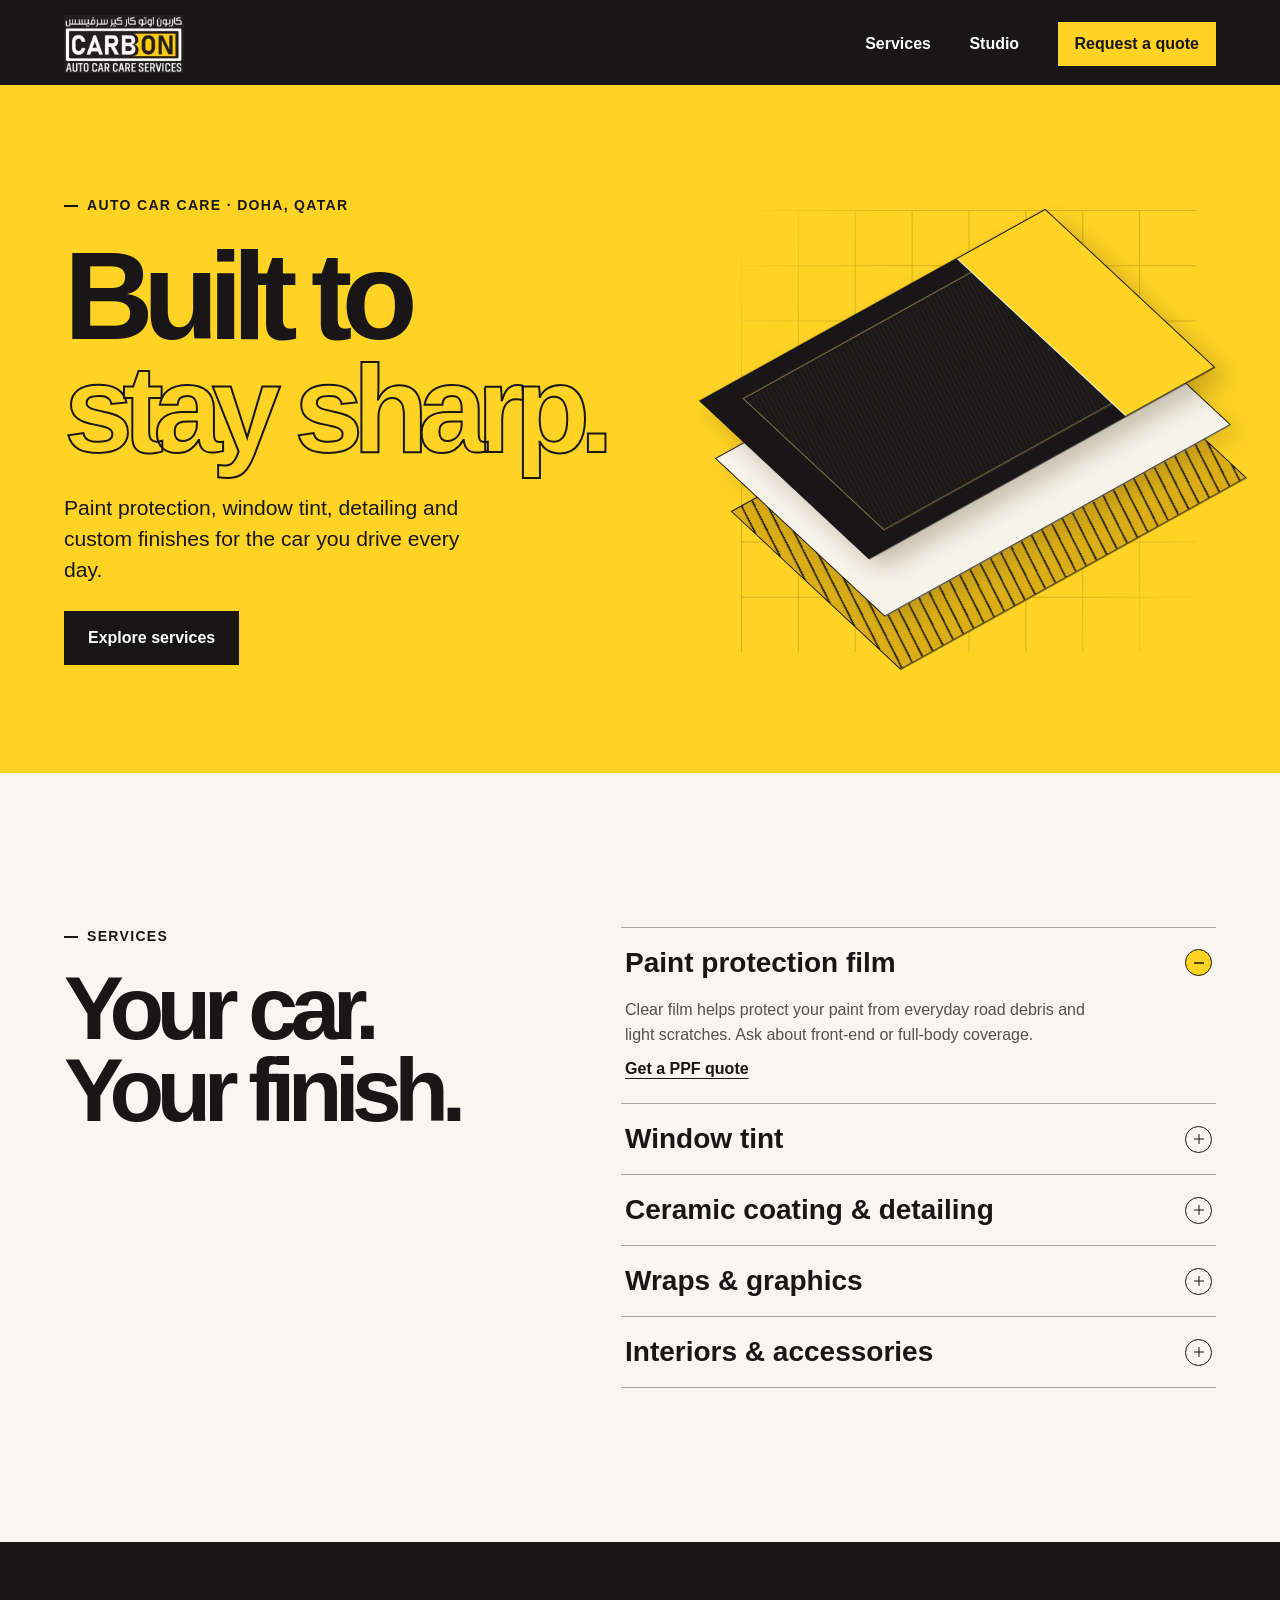
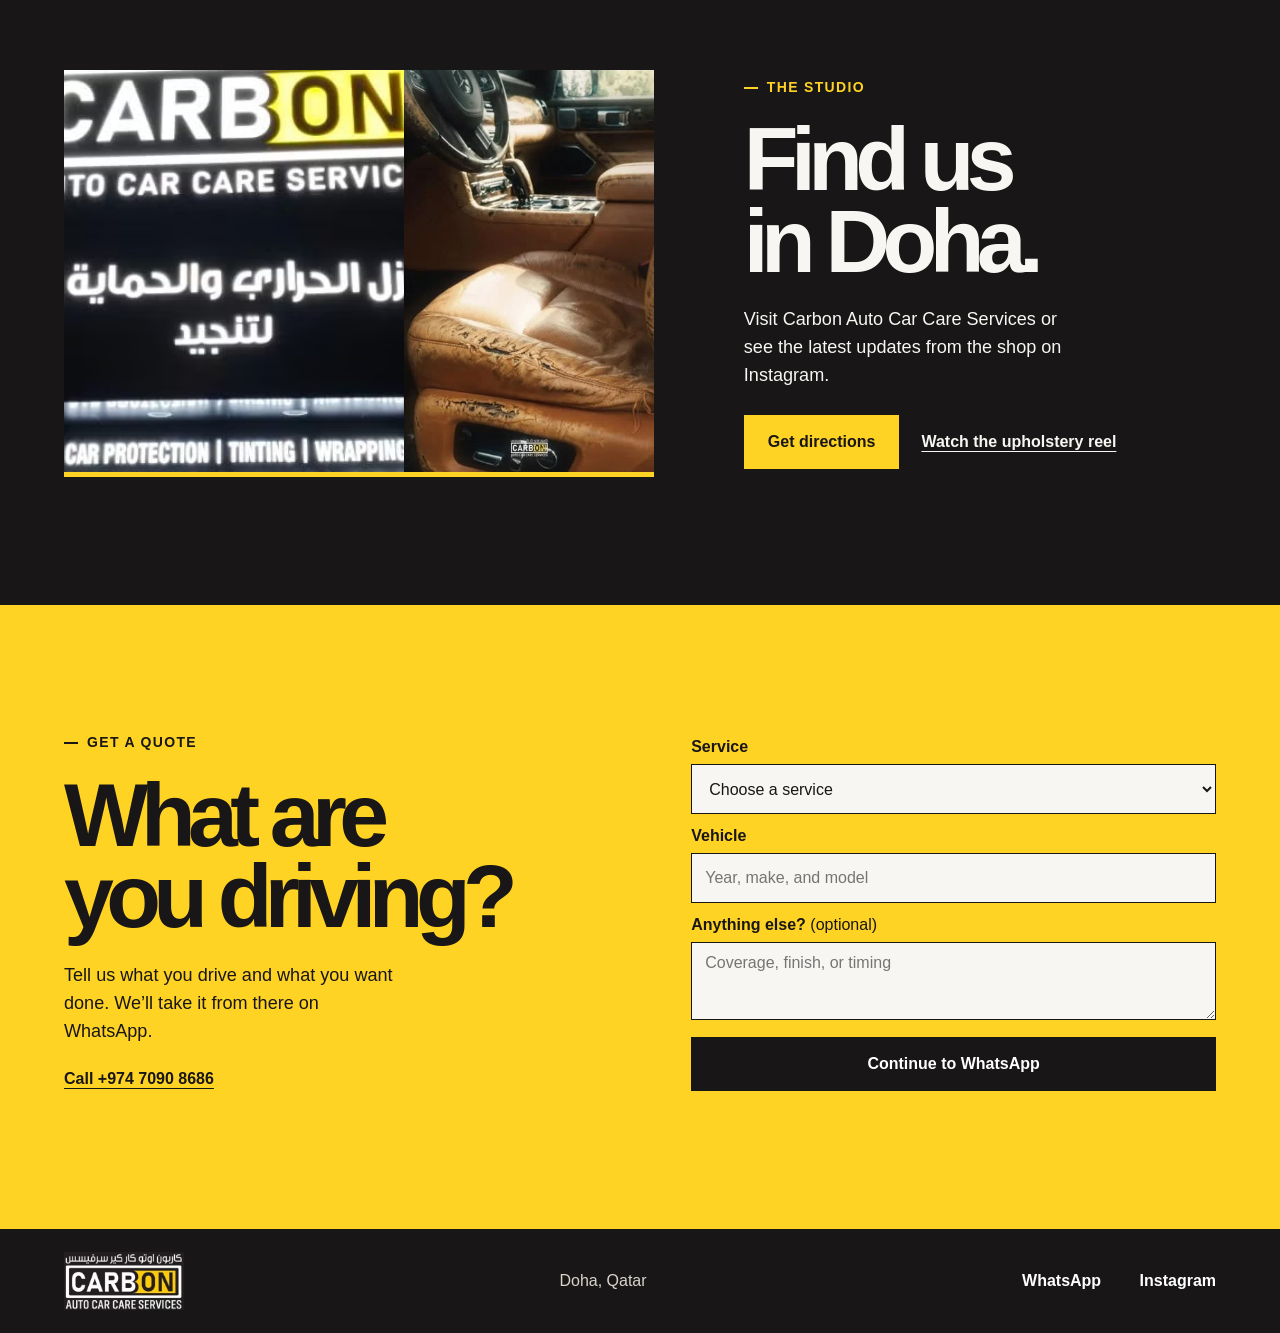
==== index.html @ 511d0b3b "Build Carbon Qatar brand website" ====
<!doctype html>
<html lang="en">
<head>
  <meta charset="utf-8">
  <meta name="viewport" content="width=device-width, initial-scale=1">
  <meta name="description" content="Carbon Auto Car Care Services in Doha, Qatar. Paint protection film, window tinting, ceramic coating, wraps, detailing and interiors.">
  <meta name="theme-color" content="#181616">
  <meta property="og:title" content="Carbon Auto Car Care Services | Doha, Qatar">
  <meta property="og:description" content="Paint protection, window tint, detailing and custom finishes in Doha.">
  <link rel="icon" href="./assets/logo.avif" type="image/avif">
  <link rel="stylesheet" href="./site.css">
  <script src="./site.js" defer></script>
  <title>Carbon Auto Car Care Services | Doha, Qatar</title>
</head>
<body id="top">
  <a class="skip" href="#main">Skip to content</a>
  <header class="header">
    <div class="shell header-inner">
      <a class="brand" href="#top" aria-label="Carbon Auto Car Care, home">
        <img src="./assets/wordmark.webp" width="338" height="163" alt="Carbon Auto Car Care Services">
      </a>
      <button class="menu-toggle" type="button" aria-controls="site-nav" aria-expanded="false" hidden>Menu</button>
      <nav class="nav" id="site-nav" aria-label="Main navigation">
        <a href="#services">Services</a>
        <a href="#studio">Studio</a>
        <a href="#quote" class="button button-small">Request a quote</a>
      </nav>
    </div>
    <div class="progress" aria-hidden="true"></div>
  </header>
  <main id="main">
    <section class="hero" aria-labelledby="hero-title">
      <div class="shell hero-grid">
        <div class="hero-copy">
          <p class="eyebrow"><span></span> Auto car care · Doha, Qatar</p>
          <h1 id="hero-title"><span>Built to</span><span class="outlined">stay sharp.</span></h1>
          <p class="hero-description">Paint protection, window tint, detailing and custom finishes for the car you drive every day.</p>
          <a class="button" href="#services">Explore services</a>
        </div>
        <div class="hero-art" aria-hidden="true">
          <div class="art-grid"></div>
          <div class="art-sheet art-sheet-back"></div>
          <div class="art-sheet art-sheet-middle"></div>
          <div class="art-sheet art-sheet-front"></div>
        </div>
      </div>
    </section>
    <section class="services shell" id="services" aria-labelledby="services-title">
      <div class="section-heading">
        <p class="eyebrow"><span></span> Services</p>
        <h2 id="services-title">Your car.<br>Your finish.</h2>
      </div>
      <div class="service-list">
        <details name="carbon-services" open>
          <summary><span>Paint protection film</span><span class="disclosure" aria-hidden="true"></span></summary>
          <div class="service-content">
            <p>Clear film helps protect your paint from everyday road debris and light scratches. Ask about front-end or full-body coverage.</p>
            <a href="#quote" data-service="Paint protection film">Get a PPF quote</a>
          </div>
        </details>
        <details name="carbon-services">
          <summary><span>Window tint</span><span class="disclosure" aria-hidden="true"></span></summary>
          <div class="service-content">
            <p>Reduce glare and keep the cabin more comfortable. Talk to Carbon about film and shade options for your vehicle.</p>
            <a href="#quote" data-service="Window tint">Get a tint quote</a>
          </div>
        </details>
        <details name="carbon-services">
          <summary><span>Ceramic coating &amp; detailing</span><span class="disclosure" aria-hidden="true"></span></summary>
          <div class="service-content">
            <p>Clean up the cabin, bring back gloss to the paint, or add a ceramic coating to make routine washing easier.</p>
            <a href="#quote" data-service="Ceramic coating &amp; detailing">Get a detailing quote</a>
          </div>
        </details>
        <details name="carbon-services">
          <summary><span>Wraps &amp; graphics</span><span class="disclosure" aria-hidden="true"></span></summary>
          <div class="service-content">
            <p>Change the color, add graphics or focus on a single panel such as the roof. Bring your references to discuss the finish.</p>
            <a href="#quote" data-service="Wraps &amp; graphics">Get a wrap quote</a>
          </div>
        </details>
        <details name="carbon-services">
          <summary><span>Interiors &amp; accessories</span><span class="disclosure" aria-hidden="true"></span></summary>
          <div class="service-content">
            <p>Explore leather and seat options or ask the team about accessories that suit your car.</p>
            <a href="#quote" data-service="Interiors &amp; accessories">Get an interior quote</a>
          </div>
        </details>
      </div>
    </section>
    <section class="studio" id="studio" aria-labelledby="studio-title">
      <div class="shell studio-grid">
        <div class="studio-image">
          <img src="./assets/studio.avif" loading="lazy" width="640" height="360" alt="Carbon Auto Car Care Services’ illuminated shop sign in Doha">
          <img src="./assets/upholstery.webp" loading="lazy" width="360" height="640" alt="Tan leather car interior featured in Carbon’s upholstery reel">
        </div>
        <div class="studio-copy">
          <p class="eyebrow"><span></span> The studio</p>
          <h2 id="studio-title">Find us<br>in Doha.</h2>
          <p>Visit Carbon Auto Car Care Services or see the latest updates from the shop on Instagram.</p>
          <div class="studio-links">
            <a class="button" href="https://www.google.com/maps/search/?api=1&amp;query=Carbon+Auto+Car+Care+Services+Doha+Qatar">Get directions</a>
            <a class="text-link" href="https://www.instagram.com/carbonqatar/reel/DgINHb4z3T5/">Watch the upholstery reel</a>
          </div>
        </div>
      </div>
    </section>
    <section class="quote" id="quote" aria-labelledby="quote-title">
      <div class="shell quote-grid">
        <div class="section-heading">
          <p class="eyebrow"><span></span> Get a quote</p>
          <h2 id="quote-title">What are<br>you driving?</h2>
          <p>Tell us what you drive and what you want done. We’ll take it from there on WhatsApp.</p>
          <a class="text-link" href="tel:+97470908686">Call +974 7090 8686</a>
        </div>
        <form class="quote-form" action="https://wa.me/97451018686" method="get" hidden>
          <label for="service">Service</label>
          <select id="service" name="service" required>
            <option value="">Choose a service</option>
            <option>Paint protection film</option>
            <option>Window tint</option>
            <option>Ceramic coating &amp; detailing</option>
            <option>Wraps &amp; graphics</option>
            <option>Interiors &amp; accessories</option>
            <option>I’d like help choosing</option>
          </select>
          <label for="vehicle">Vehicle</label>
          <input id="vehicle" name="vehicle" type="text" placeholder="Year, make, and model" maxlength="100" required>
          <label for="notes">Anything else? <span>(optional)</span></label>
          <textarea id="notes" name="notes" rows="2" maxlength="500" placeholder="Coverage, finish, or timing"></textarea>
          <button class="button" type="submit">Continue to WhatsApp</button>
        </form>
        <noscript><a class="button" href="https://wa.me/97451018686">Chat on WhatsApp</a></noscript>
      </div>
    </section>
  </main>
  <footer class="footer">
    <div class="shell footer-inner">
      <a class="brand" href="#top" aria-label="Carbon Auto Car Care, back to top">
        <img src="./assets/wordmark.webp" width="338" height="163" alt="Carbon Auto Car Care Services">
      </a>
      <p>Doha, Qatar</p>
      <div class="footer-links">
        <a href="https://wa.me/97451018686">WhatsApp</a>
        <a href="https://www.instagram.com/carbonqatar/">Instagram</a>
      </div>
    </div>
  </footer>
</body>
</html>
---- site.css ----
:root {
  color-scheme: light;
  --ink: #181616;
  --paper: #f7f6f2;
  --signal: #ffd324;
  --muted: #55514b;
  --gutter: clamp(20px, 5vw, 80px);
  --ease: cubic-bezier(.2, .75, .25, 1);
  font-family: Arial, Helvetica, sans-serif;
  color: var(--ink);
  background: var(--paper);
}

*, *::before, *::after { box-sizing: border-box; }
body, h1, h2, p { margin: 0; }
body { min-width: 0; }
img { display: block; max-width: 100%; }
a { color: inherit; }
button, input, select, textarea { font: inherit; }
[hidden] { display: none !important; }
:focus-visible { outline: 3px solid #886400; outline-offset: 4px; }
.header :focus-visible, .studio :focus-visible, .footer :focus-visible { outline-color: var(--signal); }
.shell { width: min(100% - var(--gutter) * 2, 1440px); margin-inline: auto; }
section[id] { scroll-margin-top: 100px; }
.skip { position: fixed; top: 12px; left: 12px; z-index: 10; padding: 14px; background: white; transform: translateY(-150%); }
.skip:focus { transform: none; }

.header { position: sticky; z-index: 5; top: 0; background: var(--ink); color: white; }
.header-inner { position: relative; display: flex; min-height: 88px; align-items: center; justify-content: space-between; gap: 24px; }
.brand { display: inline-flex; flex: 0 0 auto; align-items: center; min-height: 44px; }
.brand img { width: 120px; height: auto; }
.nav, .footer-links { display: flex; align-items: center; gap: clamp(18px, 3vw, 46px); }
.nav a, .footer-links a { display: inline-flex; min-height: 44px; align-items: center; font-weight: 700; text-decoration: none; }
.nav a:not(.button):hover, .footer-links a:hover { color: var(--signal); }
.menu-toggle { border: 1px solid #595550; background: transparent; color: white; min-height: 44px; padding: 8px 17px; cursor: pointer; }
.progress { position: absolute; inset: auto 0 0; height: 3px; pointer-events: none; }

.button {
  display: inline-flex;
  width: fit-content;
  min-height: 54px;
  align-items: center;
  justify-content: center;
  padding: 12px 23px;
  border: 1px solid var(--ink);
  background: var(--ink);
  color: white;
  font-weight: 750;
  line-height: 1.15;
  text-align: center;
  text-decoration: none;
  cursor: pointer;
  transition: background-color .18s, color .18s, border-color .18s;
}
.button:hover { background: white; color: var(--ink); }
.button-small { min-height: 44px; padding-inline: 16px; }
.header .button, .studio .button { background: var(--signal); color: var(--ink); border-color: var(--signal); }
.header .button:hover, .studio .button:hover { background: white; border-color: white; }
.text-link { display: inline-flex; align-items: center; min-height: 44px; font-weight: 750; text-underline-offset: 4px; }

.hero { background: var(--signal); overflow: clip; }
.hero-grid { display: grid; grid-template-columns: 1.25fr 1fr; align-items: center; gap: 3vw; min-height: min(76svh, 850px); padding-block: clamp(58px, 8vw, 125px); }
.hero-copy { position: relative; z-index: 1; }
.eyebrow { display: flex; align-items: center; gap: 9px; font-size: .875rem; font-weight: 800; line-height: 1.4; letter-spacing: .095em; text-transform: uppercase; }
.eyebrow span { display: inline-block; width: 14px; height: 2px; background: currentColor; }
h1, h2 { font-weight: 850; letter-spacing: -.085em; line-height: .91; }
h1 { margin-block: 24px 28px; font-size: clamp(4.7rem, 9.7vw, 10rem); }
h1 span { display: block; }
.outlined { color: transparent; -webkit-text-stroke: 2px var(--ink); }
.hero-description { max-width: 34ch; margin-bottom: 26px; font-size: clamp(1.04rem, 1.65vw, 1.4rem); line-height: 1.45; }
.hero-art { position: relative; isolation: isolate; aspect-ratio: 1.03; align-self: center; }
.art-grid { position: absolute; inset: 4%; opacity: .29; background-image: linear-gradient(#70580b 1px, transparent 1px), linear-gradient(90deg, #70580b 1px, transparent 1px); background-size: 12.5% 12.5%; mask-image: linear-gradient(120deg, transparent, black 27% 75%, transparent); }
.art-sheet { position: absolute; inset: 27% 10%; border: 1px solid var(--ink); transform: rotate(-29deg) skewX(18deg); }
.art-sheet-back { translate: 5% 29%; background: repeating-linear-gradient(110deg, transparent 0 9px, #1c1811 10px 11px), #dbae17; }
.art-sheet-middle { translate: 1% 5%; background: #f6f3e9; box-shadow: 0 12px 20px #35270424; }
.art-sheet-front { translate: -3% -21%; overflow: hidden; background: var(--ink); box-shadow: 0 15px 22px #37290040; }
.art-sheet-front::before, .art-sheet-front::after { content: ""; position: absolute; }
.art-sheet-front::before { inset: 8%; border: 1px solid #f5db747a; background: repeating-linear-gradient(110deg, transparent 0 2px, #fef1be0a 2px 4px); }
.art-sheet-front::after { inset: -1px -1px -1px auto; width: 26%; background: var(--signal); border-left: 1px solid #f6f3e9; }

.services { display: grid; grid-template-columns: .88fr 1.12fr; gap: clamp(32px, 7vw, 112px); padding-block: clamp(80px, 12vw, 170px); }
h2 { font-size: clamp(3.2rem, 7vw, 7rem); }
.section-heading h2, .studio h2 { margin-top: 22px; }
.service-list { border-top: 1px solid #a9a59b; }
.service-list details { border-bottom: 1px solid #a9a59b; }
summary { display: flex; align-items: center; justify-content: space-between; gap: 16px; padding: 19px 4px; font-size: clamp(1.1rem, 2.2vw, 1.75rem); font-weight: 760; cursor: pointer; list-style: none; }
summary::-webkit-details-marker { display: none; }
summary:hover { color: #755400; }
.disclosure { position: relative; width: 27px; height: 27px; flex: 0 0 27px; border: 1px solid currentColor; border-radius: 50%; }
.disclosure::before, .disclosure::after { content: ""; position: absolute; top: 50%; left: 50%; width: 10px; height: 1px; background: currentColor; translate: -50% -50%; }
.disclosure::after { rotate: 90deg; transition: rotate .18s var(--ease); }
details[open] .disclosure { background: var(--signal); }
details[open] .disclosure::after { rotate: 0deg; }
.service-content { padding: 0 34px 12px 4px; }
.service-content p { max-width: 55ch; color: var(--muted); line-height: 1.55; }
.service-content a { display: inline-flex; align-items: center; min-height: 44px; font-weight: 750; text-underline-offset: 4px; }
details[open] .service-content { animation: settle .16s ease-out both; }

.studio { padding-block: clamp(72px, 10vw, 140px); background: var(--ink); color: var(--paper); }
.studio-grid { display: grid; grid-template-columns: 1.25fr 1fr; align-items: center; gap: clamp(30px, 7vw, 112px); }
.studio-image { display: grid; grid-template-columns: 1.36fr 1fr; overflow: hidden; min-height: 0; aspect-ratio: 1.45; border-bottom: 5px solid var(--signal); background: #292625; }
.studio-image img { width: 100%; height: 100%; min-height: 0; object-fit: cover; }
.studio-image img:first-child { object-position: 52% center; }
.studio .eyebrow { color: var(--signal); }
.studio-copy > p:not(.eyebrow), .quote .section-heading > p:not(.eyebrow) { max-width: 34ch; margin-top: 23px; font-size: 1.13rem; line-height: 1.55; }
.studio-links { display: flex; flex-wrap: wrap; gap: 12px 22px; align-items: center; margin-top: 26px; }

.quote { padding-block: clamp(76px, 10vw, 145px); background: var(--signal); }
.quote-grid { display: grid; grid-template-columns: 1fr 1fr; gap: clamp(38px, 8vw, 130px); }
.quote .text-link { margin-top: 12px; }
.quote-form { display: grid; align-content: start; gap: 8px; }
.quote-form label { margin-top: 5px; font-weight: 750; }
.quote-form label span { font-weight: 400; }
.quote-form input, .quote-form select, .quote-form textarea { width: 100%; border: 1px solid var(--ink); border-radius: 0; background: var(--paper); color: var(--ink); min-height: 50px; padding: 11px 13px; }
.quote-form textarea { min-height: 78px; resize: vertical; }
.quote-form button { margin-top: 9px; width: 100%; }
.footer { padding-block: 23px; background: var(--ink); color: white; }
.footer-inner { display: flex; align-items: center; justify-content: space-between; gap: 16px; }
.footer p { color: #d8d4cb; }

@keyframes arrive { from { transform: translateY(25px); opacity: 0; } }
@keyframes assemble { from { opacity: 0; transform: translateY(32px) rotate(-18deg) skewX(18deg); } }
@keyframes trace { from { transform: scaleX(0); } to { transform: scaleX(1); } }
@keyframes settle { from { opacity: .55; } }
@keyframes shop-reveal { from { clip-path: inset(0 0 20%); } to { clip-path: inset(0); } }

@media (prefers-reduced-motion: no-preference) {
  html { scroll-behavior: smooth; }
  .hero-copy > * { animation: arrive .76s var(--ease) both; }
  .hero-copy h1 { animation-delay: .065s; }
  .hero-description { animation-delay: .14s; }
  .hero-copy .button { animation-delay: .2s; }
  .art-sheet { animation: assemble 1.08s var(--ease) both; }
  .art-sheet-middle { animation-delay: .085s; }
  .art-sheet-front { animation-delay: .16s; }
  .nav:not([hidden]) { animation: settle .17s ease-out both; }
  @supports (animation-timeline: scroll()) {
    .progress { background: var(--signal); transform-origin: left; animation: trace linear both; animation-timeline: scroll(root); }
    .studio-image { animation: shop-reveal linear both; animation-timeline: view(); animation-range: entry 12% entry 100%; }
  }
}

@media (max-width: 900px) {
  .hero-grid { gap: 0; min-height: 610px; }
  h1 { font-size: clamp(4.25rem, 10vw, 7.1rem); }
}

@media (max-width: 680px) {
  .header-inner { min-height: 72px; }
  .brand img { width: 105px; }
  .nav { gap: 8px; }
  .nav a { font-size: .88rem; }
  .menu-toggle:not([hidden]) + .nav {
    position: absolute;
    display: grid;
    top: 100%;
    inset-inline: calc(-1 * var(--gutter));
    gap: 0;
    padding: 12px var(--gutter) 20px;
    border-top: 1px solid #4d4944;
    background: var(--ink);
  }
  .menu-toggle:not([hidden]) + .nav a { min-height: 48px; font-size: 1rem; }
  .nav .button { width: 100%; margin-top: 7px; }
  section[id] { scroll-margin-top: 80px; }
  .hero-grid, .services, .studio-grid, .quote-grid { grid-template-columns: 1fr; }
  .hero-grid { padding-block: 55px 20px; min-height: auto; }
  h1 { font-size: clamp(3.5rem, 13.2vw, 5.7rem); margin-block: 17px 23px; }
  .outlined { -webkit-text-stroke-width: 1.5px; }
  .hero-art { width: min(100%, 365px); aspect-ratio: 1.62; margin-inline: auto; margin-top: 15px; }
  .art-sheet { inset: 26% 13%; }
  .studio-copy { grid-row: 1; }
  .hero-copy .button { width: 100%; }
  .footer-inner { flex-wrap: wrap; }
  .footer-links { flex-basis: 100%; gap: 22px; }
}

@media (max-width: 380px) {
  .menu-toggle[hidden] + .nav { flex-wrap: wrap; justify-content: end; }
  .menu-toggle[hidden] + .nav .button { width: auto; }
}
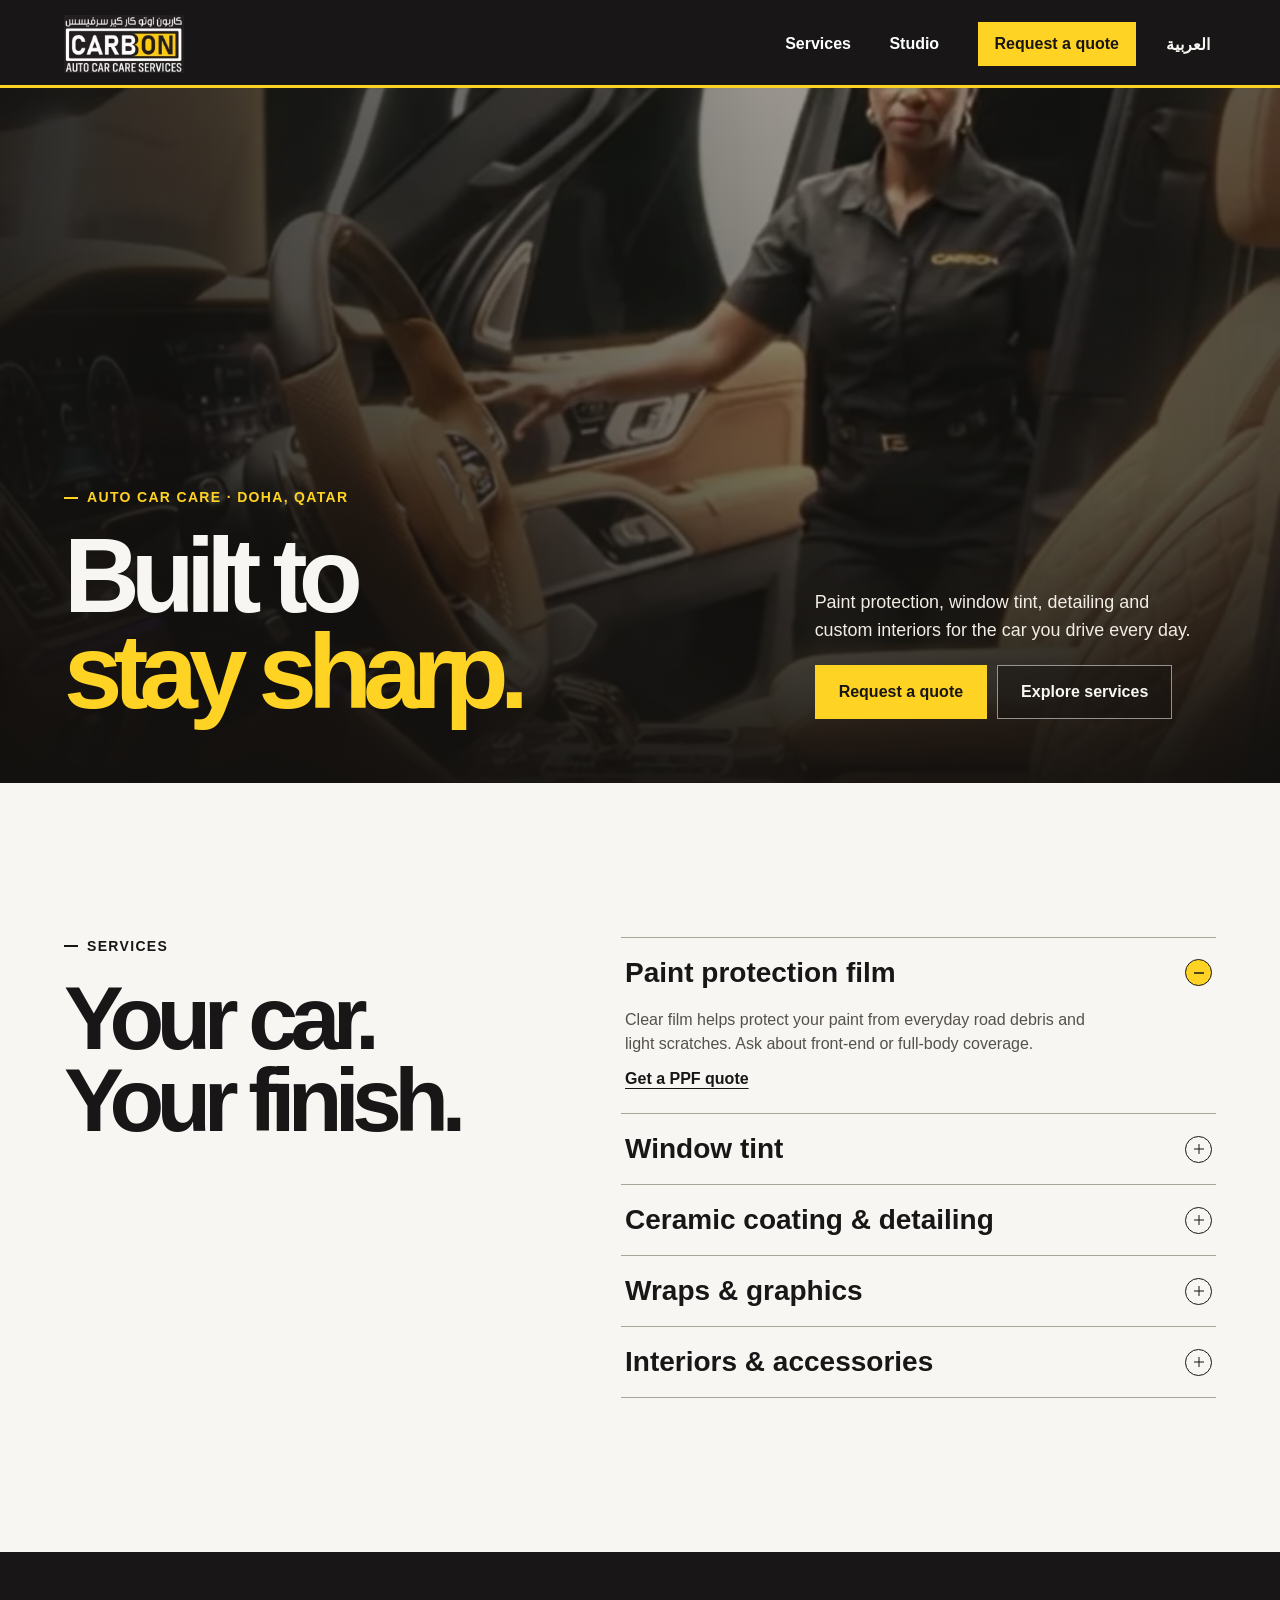
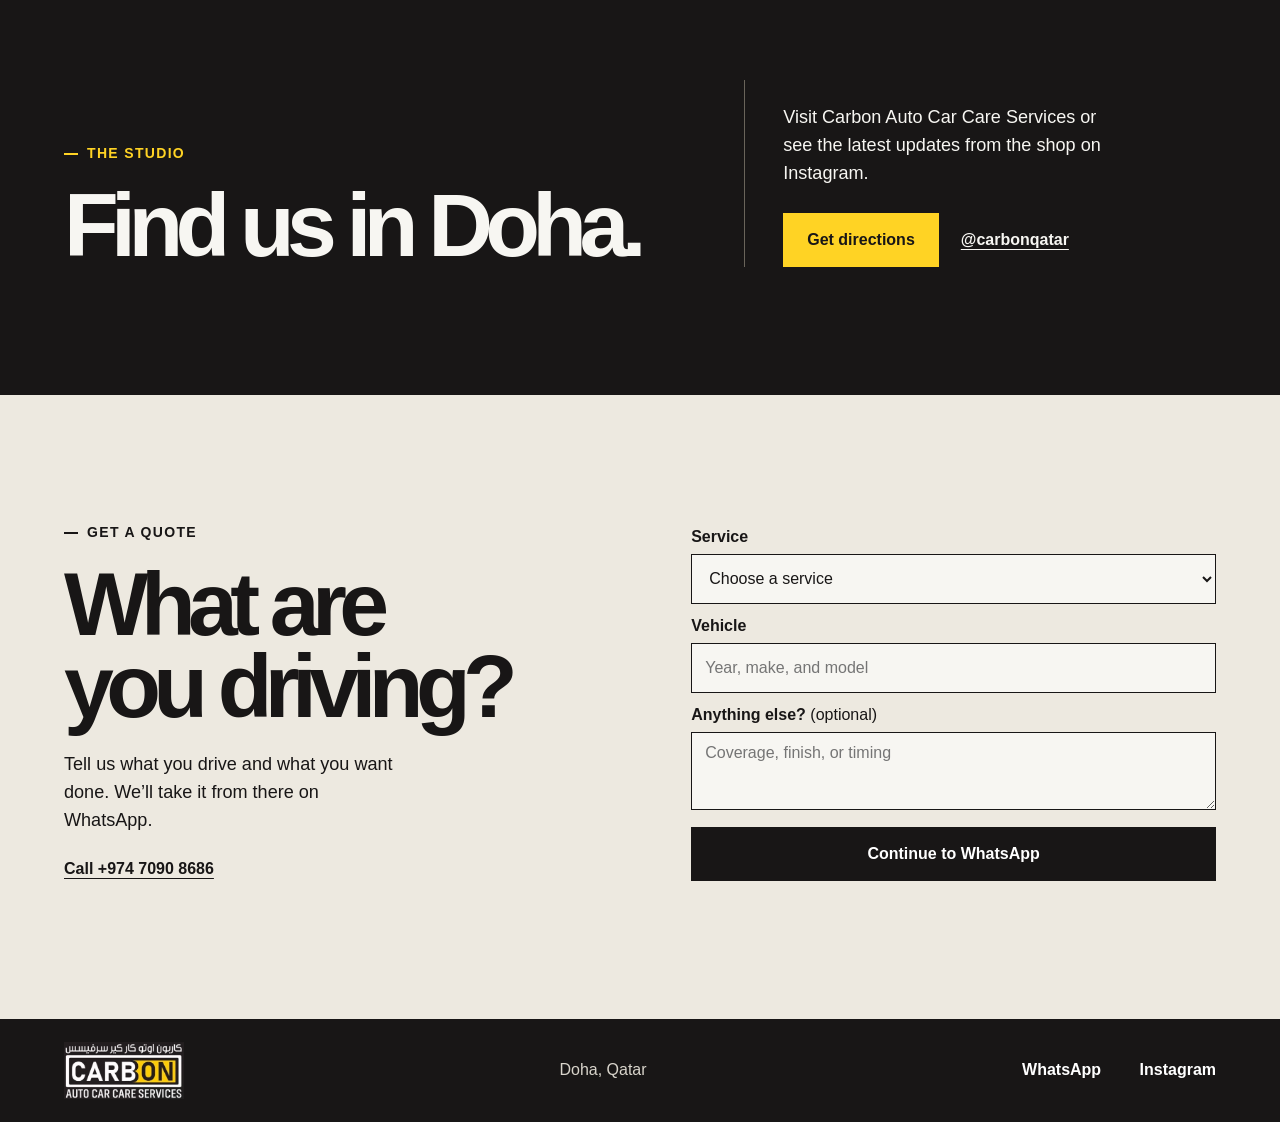
==== commit 4a991215: "Add Arabic site and Carbon upholstery video hero" ====
--- a/index.html
+++ b/index.html
@@ -7,6 +7,8 @@
   <meta name="theme-color" content="#181616">
   <meta property="og:title" content="Carbon Auto Car Care Services | Doha, Qatar">
   <meta property="og:description" content="Paint protection, window tint, detailing and custom finishes in Doha.">
+  <link rel="alternate" hreflang="ar" href="https://carbon-qatar.vercel.app/ar/">
+  <link rel="alternate" hreflang="en" href="https://carbon-qatar.vercel.app/">
   <link rel="icon" href="./assets/logo.avif" type="image/avif">
   <link rel="stylesheet" href="./site.css">
   <script src="./site.js" defer></script>
@@ -19,7 +21,10 @@
       <a class="brand" href="#top" aria-label="Carbon Auto Car Care, home">
         <img src="./assets/wordmark.webp" width="338" height="163" alt="Carbon Auto Car Care Services">
       </a>
-      <button class="menu-toggle" type="button" aria-controls="site-nav" aria-expanded="false" hidden>Menu</button>
+      <div class="header-actions">
+        <a class="language" href="/ar/" lang="ar" hreflang="ar">العربية</a>
+        <button class="menu-toggle" type="button" aria-controls="site-nav" aria-expanded="false" hidden>Menu</button>
+      </div>
       <nav class="nav" id="site-nav" aria-label="Main navigation">
         <a href="#services">Services</a>
         <a href="#studio">Studio</a>
@@ -30,19 +35,22 @@
   </header>
   <main id="main">
     <section class="hero" aria-labelledby="hero-title">
+      <div class="hero-media" aria-hidden="true">
+        <video class="hero-video" data-src="/assets/carbon-interior.mp4" muted loop playsinline preload="none"></video>
+      </div>
       <div class="shell hero-grid">
         <div class="hero-copy">
           <p class="eyebrow"><span></span> Auto car care · Doha, Qatar</p>
-          <h1 id="hero-title"><span>Built to</span><span class="outlined">stay sharp.</span></h1>
-          <p class="hero-description">Paint protection, window tint, detailing and custom finishes for the car you drive every day.</p>
-          <a class="button" href="#services">Explore services</a>
+          <h1 id="hero-title">Built to <em>stay sharp.</em></h1>
         </div>
-        <div class="hero-art" aria-hidden="true">
-          <div class="art-grid"></div>
-          <div class="art-sheet art-sheet-back"></div>
-          <div class="art-sheet art-sheet-middle"></div>
-          <div class="art-sheet art-sheet-front"></div>
+        <div class="hero-intro">
+          <p class="hero-description">Paint protection, window tint, detailing and custom interiors for the car you drive every day.</p>
+          <div class="hero-actions">
+            <a class="button" href="#quote">Request a quote</a>
+            <a class="button button-outline" href="#services">Explore services</a>
+          </div>
         </div>
+        <button class="video-toggle" type="button" data-play="Play background video" data-pause="Pause background video" hidden>Play background video</button>
       </div>
     </section>
     <section class="services shell" id="services" aria-labelledby="services-title">
@@ -90,17 +98,15 @@
     </section>
     <section class="studio" id="studio" aria-labelledby="studio-title">
       <div class="shell studio-grid">
-        <div class="studio-image">
-          <img src="./assets/studio.avif" loading="lazy" width="640" height="360" alt="Carbon Auto Car Care Services’ illuminated shop sign in Doha">
-          <img src="./assets/upholstery.webp" loading="lazy" width="360" height="640" alt="Tan leather car interior featured in Carbon’s upholstery reel">
+        <div class="section-heading">
+          <p class="eyebrow"><span></span> The studio</p>
+          <h2 id="studio-title">Find us in Doha.</h2>
         </div>
         <div class="studio-copy">
-          <p class="eyebrow"><span></span> The studio</p>
-          <h2 id="studio-title">Find us<br>in Doha.</h2>
           <p>Visit Carbon Auto Car Care Services or see the latest updates from the shop on Instagram.</p>
           <div class="studio-links">
             <a class="button" href="https://www.google.com/maps/search/?api=1&amp;query=Carbon+Auto+Car+Care+Services+Doha+Qatar">Get directions</a>
-            <a class="text-link" href="https://www.instagram.com/carbonqatar/reel/DgINHb4z3T5/">Watch the upholstery reel</a>
+            <a class="text-link" href="https://www.instagram.com/carbonqatar/">@carbonqatar</a>
           </div>
         </div>
       </div>
--- a/site.css
+++ b/site.css
@@ -1,3 +1,17 @@
+@font-face {
+  font-family: "IBM Plex Sans Arabic";
+  src: url("/assets/plex-arabic-400.woff2") format("woff2");
+  font-weight: 400;
+  font-display: swap;
+}
+
+@font-face {
+  font-family: "IBM Plex Sans Arabic";
+  src: url("/assets/plex-arabic-700.woff2") format("woff2");
+  font-weight: 700;
+  font-display: swap;
+}
+
 :root {
   color-scheme: light;
   --ink: #181616;
@@ -22,7 +36,7 @@
 .header :focus-visible, .studio :focus-visible, .footer :focus-visible { outline-color: var(--signal); }
 .shell { width: min(100% - var(--gutter) * 2, 1440px); margin-inline: auto; }
 section[id] { scroll-margin-top: 100px; }
-.skip { position: fixed; top: 12px; left: 12px; z-index: 10; padding: 14px; background: white; transform: translateY(-150%); }
+.skip { position: fixed; top: 12px; inset-inline-start: 12px; z-index: 10; padding: 14px; background: white; transform: translateY(-150%); }
 .skip:focus { transform: none; }
 
 .header { position: sticky; z-index: 5; top: 0; background: var(--ink); color: white; }
@@ -30,6 +44,11 @@
 .brand { display: inline-flex; flex: 0 0 auto; align-items: center; min-height: 44px; }
 .brand img { width: 120px; height: auto; }
 .nav, .footer-links { display: flex; align-items: center; gap: clamp(18px, 3vw, 46px); }
+.nav { margin-inline-start: auto; }
+.header-actions { display: flex; flex-shrink: 0; align-items: center; gap: 10px; }
+@media (min-width: 681px) { .header-actions { order: 2; } }
+.language { display: inline-grid; min-width: 44px; min-height: 44px; place-items: center; padding-inline: 6px; color: var(--paper); text-decoration: none; font-weight: 700; }
+.language:hover { color: var(--signal); }
 .nav a, .footer-links a { display: inline-flex; min-height: 44px; align-items: center; font-weight: 700; text-decoration: none; }
 .nav a:not(.button):hover, .footer-links a:hover { color: var(--signal); }
 .menu-toggle { border: 1px solid #595550; background: transparent; color: white; min-height: 44px; padding: 8px 17px; cursor: pointer; }
@@ -58,25 +77,34 @@
 .header .button:hover, .studio .button:hover { background: white; border-color: white; }
 .text-link { display: inline-flex; align-items: center; min-height: 44px; font-weight: 750; text-underline-offset: 4px; }
 
-.hero { background: var(--signal); overflow: clip; }
-.hero-grid { display: grid; grid-template-columns: 1.25fr 1fr; align-items: center; gap: 3vw; min-height: min(76svh, 850px); padding-block: clamp(58px, 8vw, 125px); }
-.hero-copy { position: relative; z-index: 1; }
+.hero { position: relative; isolation: isolate; overflow: clip; background: #141311; color: var(--paper); }
+.hero-media, .hero-video, .hero-media::after { position: absolute; inset: 0; width: 100%; height: 100%; }
+.hero-media { z-index: -1; background: #1e1712 url("/assets/carbon-interior.webp") center 46% / cover no-repeat; }
+.hero-video { object-fit: cover; object-position: center 46%; opacity: 0; }
+.hero-video.is-visible { opacity: 1; }
+.hero-media::after {
+  content: "";
+  background: linear-gradient(0deg, #13110ff2 1%, #13110f86 45%, #13110f52 100%), linear-gradient(90deg, #0e0d0cd1, #13110f1a 62%, #0e0d0c77);
+}
+[dir="rtl"] .hero-media::after {
+  background: linear-gradient(0deg, #13110ff2 1%, #13110f86 45%, #13110f52 100%), linear-gradient(270deg, #0e0d0cd1, #13110f1a 62%, #0e0d0c77);
+}
+.hero-grid { display: grid; grid-template-columns: minmax(0, 1.4fr) minmax(0, .85fr); align-content: end; align-items: end; gap: 28px clamp(32px, 7vw, 110px); min-height: clamp(32rem, calc(87svh - 88px), 52rem); padding-block: clamp(100px, 15vw, 210px) clamp(34px, 5vw, 70px); }
+.hero .eyebrow { color: var(--signal); }
 .eyebrow { display: flex; align-items: center; gap: 9px; font-size: .875rem; font-weight: 800; line-height: 1.4; letter-spacing: .095em; text-transform: uppercase; }
 .eyebrow span { display: inline-block; width: 14px; height: 2px; background: currentColor; }
 h1, h2 { font-weight: 850; letter-spacing: -.085em; line-height: .91; }
-h1 { margin-block: 24px 28px; font-size: clamp(4.7rem, 9.7vw, 10rem); }
-h1 span { display: block; }
-.outlined { color: transparent; -webkit-text-stroke: 2px var(--ink); }
-.hero-description { max-width: 34ch; margin-bottom: 26px; font-size: clamp(1.04rem, 1.65vw, 1.4rem); line-height: 1.45; }
-.hero-art { position: relative; isolation: isolate; aspect-ratio: 1.03; align-self: center; }
-.art-grid { position: absolute; inset: 4%; opacity: .29; background-image: linear-gradient(#70580b 1px, transparent 1px), linear-gradient(90deg, #70580b 1px, transparent 1px); background-size: 12.5% 12.5%; mask-image: linear-gradient(120deg, transparent, black 27% 75%, transparent); }
-.art-sheet { position: absolute; inset: 27% 10%; border: 1px solid var(--ink); transform: rotate(-29deg) skewX(18deg); }
-.art-sheet-back { translate: 5% 29%; background: repeating-linear-gradient(110deg, transparent 0 9px, #1c1811 10px 11px), #dbae17; }
-.art-sheet-middle { translate: 1% 5%; background: #f6f3e9; box-shadow: 0 12px 20px #35270424; }
-.art-sheet-front { translate: -3% -21%; overflow: hidden; background: var(--ink); box-shadow: 0 15px 22px #37290040; }
-.art-sheet-front::before, .art-sheet-front::after { content: ""; position: absolute; }
-.art-sheet-front::before { inset: 8%; border: 1px solid #f5db747a; background: repeating-linear-gradient(110deg, transparent 0 2px, #fef1be0a 2px 4px); }
-.art-sheet-front::after { inset: -1px -1px -1px auto; width: 26%; background: var(--signal); border-left: 1px solid #f6f3e9; }
+h1 { margin-top: 20px; font-size: clamp(4rem, 8.2vw, 9rem); }
+h1 em { display: block; font-style: normal; color: var(--signal); }
+.hero-description { max-width: 38ch; margin-bottom: 20px; color: #f1ece4; font-size: clamp(1.02rem, 1.4vw, 1.25rem); line-height: 1.55; }
+.hero-actions { display: flex; flex-wrap: wrap; gap: 10px; }
+.hero .button { background: var(--signal); color: var(--ink); border-color: var(--signal); }
+.hero .button:hover { background: white; border-color: white; }
+.hero .button-outline { background: #16131080; border-color: #f7f6f28c; color: var(--paper); }
+.hero .button-outline:hover { color: var(--ink); }
+.hero :focus-visible { outline-color: var(--signal); }
+.video-toggle { grid-column: 1 / -1; justify-self: end; min-height: 44px; padding-inline: 12px; color: var(--paper); background: #15120fd9; border: 1px solid #f7f6f250; cursor: pointer; font-size: .875rem; }
+.video-toggle:hover { border-color: var(--signal); }
 
 .services { display: grid; grid-template-columns: .88fr 1.12fr; gap: clamp(32px, 7vw, 112px); padding-block: clamp(80px, 12vw, 170px); }
 h2 { font-size: clamp(3.2rem, 7vw, 7rem); }
@@ -91,21 +119,19 @@
 .disclosure::after { rotate: 90deg; transition: rotate .18s var(--ease); }
 details[open] .disclosure { background: var(--signal); }
 details[open] .disclosure::after { rotate: 0deg; }
-.service-content { padding: 0 34px 12px 4px; }
+.service-content { padding-block-end: 12px; padding-inline: 4px 34px; }
 .service-content p { max-width: 55ch; color: var(--muted); line-height: 1.55; }
 .service-content a { display: inline-flex; align-items: center; min-height: 44px; font-weight: 750; text-underline-offset: 4px; }
 details[open] .service-content { animation: settle .16s ease-out both; }
 
 .studio { padding-block: clamp(72px, 10vw, 140px); background: var(--ink); color: var(--paper); }
-.studio-grid { display: grid; grid-template-columns: 1.25fr 1fr; align-items: center; gap: clamp(30px, 7vw, 112px); }
-.studio-image { display: grid; grid-template-columns: 1.36fr 1fr; overflow: hidden; min-height: 0; aspect-ratio: 1.45; border-bottom: 5px solid var(--signal); background: #292625; }
-.studio-image img { width: 100%; height: 100%; min-height: 0; object-fit: cover; }
-.studio-image img:first-child { object-position: 52% center; }
+.studio-grid { display: grid; grid-template-columns: 1.25fr 1fr; align-items: end; gap: clamp(26px, 7vw, 112px); }
+.studio-copy { border-inline-start: 1px solid #69645a; padding-inline-start: clamp(20px, 3vw, 46px); }
 .studio .eyebrow { color: var(--signal); }
 .studio-copy > p:not(.eyebrow), .quote .section-heading > p:not(.eyebrow) { max-width: 34ch; margin-top: 23px; font-size: 1.13rem; line-height: 1.55; }
 .studio-links { display: flex; flex-wrap: wrap; gap: 12px 22px; align-items: center; margin-top: 26px; }
 
-.quote { padding-block: clamp(76px, 10vw, 145px); background: var(--signal); }
+.quote { padding-block: clamp(76px, 10vw, 145px); background: #ede9e0; }
 .quote-grid { display: grid; grid-template-columns: 1fr 1fr; gap: clamp(38px, 8vw, 130px); }
 .quote .text-link { margin-top: 12px; }
 .quote-form { display: grid; align-content: start; gap: 8px; }
@@ -118,39 +144,41 @@
 .footer-inner { display: flex; align-items: center; justify-content: space-between; gap: 16px; }
 .footer p { color: #d8d4cb; }
 
+[dir="rtl"] { font-family: "IBM Plex Sans Arabic", Tahoma, Arial, sans-serif; }
+[dir="rtl"] h1, [dir="rtl"] h2 { letter-spacing: 0; line-height: 1.08; }
+[dir="rtl"] h1 { font-size: clamp(3.35rem, 7.1vw, 7.6rem); }
+[dir="rtl"] h2 { font-size: clamp(2.8rem, 5.6vw, 5.9rem); }
+[dir="rtl"] .eyebrow { letter-spacing: 0; }
+
 @keyframes arrive { from { transform: translateY(25px); opacity: 0; } }
-@keyframes assemble { from { opacity: 0; transform: translateY(32px) rotate(-18deg) skewX(18deg); } }
 @keyframes trace { from { transform: scaleX(0); } to { transform: scaleX(1); } }
 @keyframes settle { from { opacity: .55; } }
-@keyframes shop-reveal { from { clip-path: inset(0 0 20%); } to { clip-path: inset(0); } }
+@keyframes studio-rule { from { border-inline-start-color: transparent; } to { border-inline-start-color: #69645a; } }
 
 @media (prefers-reduced-motion: no-preference) {
   html { scroll-behavior: smooth; }
   .hero-copy > * { animation: arrive .76s var(--ease) both; }
   .hero-copy h1 { animation-delay: .065s; }
-  .hero-description { animation-delay: .14s; }
-  .hero-copy .button { animation-delay: .2s; }
-  .art-sheet { animation: assemble 1.08s var(--ease) both; }
-  .art-sheet-middle { animation-delay: .085s; }
-  .art-sheet-front { animation-delay: .16s; }
+  .hero-intro { animation: arrive .76s .14s var(--ease) both; }
+  .hero-video { transition: opacity .42s ease; }
   .nav:not([hidden]) { animation: settle .17s ease-out both; }
   @supports (animation-timeline: scroll()) {
     .progress { background: var(--signal); transform-origin: left; animation: trace linear both; animation-timeline: scroll(root); }
-    .studio-image { animation: shop-reveal linear both; animation-timeline: view(); animation-range: entry 12% entry 100%; }
+    [dir="rtl"] .progress { transform-origin: right; }
+    .studio-copy { animation: studio-rule linear both; animation-timeline: view(); animation-range: entry 12% entry 100%; }
   }
 }
 
 @media (max-width: 900px) {
-  .hero-grid { gap: 0; min-height: 610px; }
-  h1 { font-size: clamp(4.25rem, 10vw, 7.1rem); }
+  h1 { font-size: clamp(3.7rem, 8.7vw, 5.8rem); }
 }
 
 @media (max-width: 680px) {
   .header-inner { min-height: 72px; }
   .brand img { width: 105px; }
-  .nav { gap: 8px; }
+  .nav { gap: 8px; margin-inline-start: 0; }
   .nav a { font-size: .88rem; }
-  .menu-toggle:not([hidden]) + .nav {
+  .header:has(.menu-toggle:not([hidden])) .nav {
     position: absolute;
     display: grid;
     top: 100%;
@@ -160,22 +188,29 @@
     border-top: 1px solid #4d4944;
     background: var(--ink);
   }
-  .menu-toggle:not([hidden]) + .nav a { min-height: 48px; font-size: 1rem; }
+  .header:has(.menu-toggle:not([hidden])) .nav a { min-height: 48px; font-size: 1rem; }
   .nav .button { width: 100%; margin-top: 7px; }
   section[id] { scroll-margin-top: 80px; }
   .hero-grid, .services, .studio-grid, .quote-grid { grid-template-columns: 1fr; }
-  .hero-grid { padding-block: 55px 20px; min-height: auto; }
-  h1 { font-size: clamp(3.5rem, 13.2vw, 5.7rem); margin-block: 17px 23px; }
-  .outlined { -webkit-text-stroke-width: 1.5px; }
-  .hero-art { width: min(100%, 365px); aspect-ratio: 1.62; margin-inline: auto; margin-top: 15px; }
-  .art-sheet { inset: 26% 13%; }
-  .studio-copy { grid-row: 1; }
-  .hero-copy .button { width: 100%; }
+  .hero-grid { padding-block: 130px 24px; min-height: min(690px, max(540px, calc(91svh - 72px))); gap: 22px; }
+  h1 { font-size: clamp(3.4rem, 13vw, 5.7rem); }
+  [dir="rtl"] h1 { font-size: clamp(3rem, 11vw, 5.2rem); }
+  .hero-media, .hero-video { background-position: center 43%; object-position: center 43%; }
+  .hero-media::after, [dir="rtl"] .hero-media::after { background: linear-gradient(0deg, #13110ff7 3%, #13110f9e 54%, #13110f30 100%); }
+  .hero-actions .button { flex: 1 1 125px; padding-inline: 12px; }
+  .studio-copy { border-inline-start: 0; padding-inline-start: 0; }
+  .studio-copy > p:not(.eyebrow) { margin-top: 0; }
   .footer-inner { flex-wrap: wrap; }
   .footer-links { flex-basis: 100%; gap: 22px; }
 }
 
 @media (max-width: 380px) {
-  .menu-toggle[hidden] + .nav { flex-wrap: wrap; justify-content: end; }
-  .menu-toggle[hidden] + .nav .button { width: auto; }
-}
+  .header-inner { gap: 10px; }
+  .header-actions { gap: 4px; }
+  .menu-toggle { padding-inline: 11px; }
+}
+
+@media (max-width: 680px) {
+  .header:not(:has(.menu-toggle:not([hidden]))) .header-inner { flex-wrap: wrap; gap: 4px 12px; padding-block: 5px; }
+  .header:not(:has(.menu-toggle:not([hidden]))) .nav { order: 1; width: 100%; }
+}
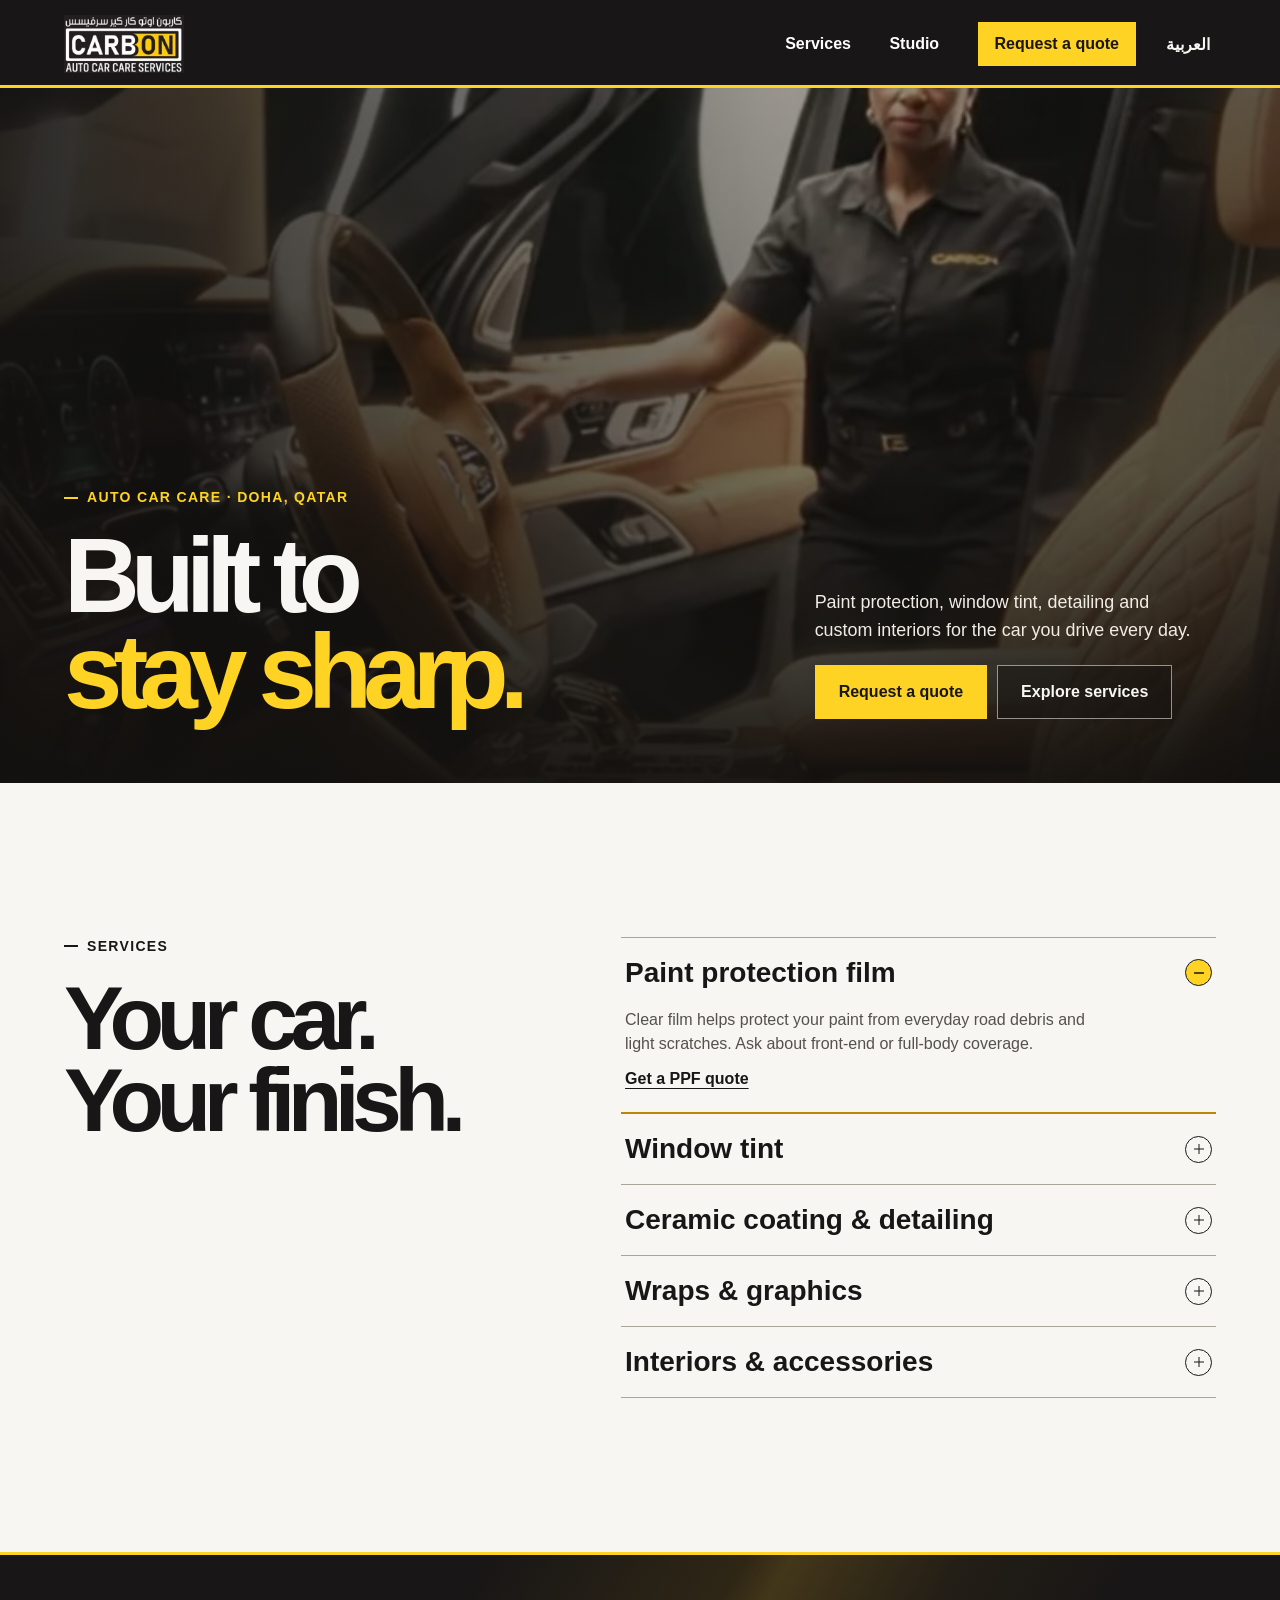
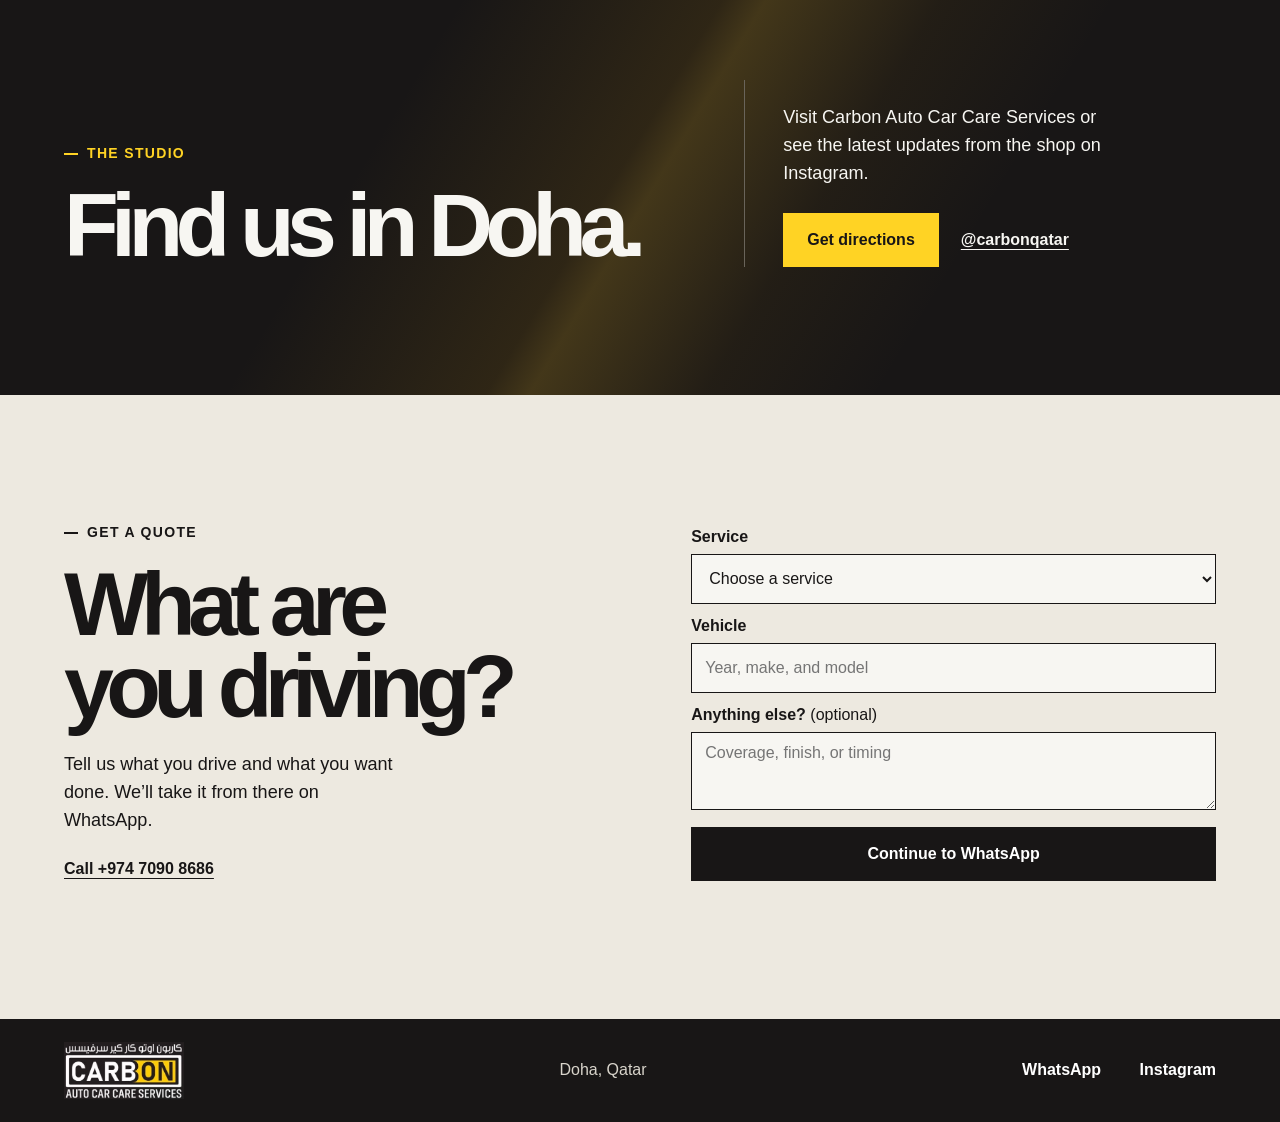
==== commit 1c5ce22d: "Add scroll-linked motion and simplify the video hero" ====
--- a/index.html
+++ b/index.html
@@ -36,7 +36,7 @@
   <main id="main">
     <section class="hero" aria-labelledby="hero-title">
       <div class="hero-media" aria-hidden="true">
-        <video class="hero-video" data-src="/assets/carbon-interior.mp4" muted loop playsinline preload="none"></video>
+        <video class="hero-video" data-src="/assets/carbon-intro.mp4" muted playsinline preload="none"></video>
       </div>
       <div class="shell hero-grid">
         <div class="hero-copy">
@@ -50,7 +50,6 @@
             <a class="button button-outline" href="#services">Explore services</a>
           </div>
         </div>
-        <button class="video-toggle" type="button" data-play="Play background video" data-pause="Pause background video" hidden>Play background video</button>
       </div>
     </section>
     <section class="services shell" id="services" aria-labelledby="services-title">
--- a/site.css
+++ b/site.css
@@ -103,14 +103,25 @@
 .hero .button-outline { background: #16131080; border-color: #f7f6f28c; color: var(--paper); }
 .hero .button-outline:hover { color: var(--ink); }
 .hero :focus-visible { outline-color: var(--signal); }
-.video-toggle { grid-column: 1 / -1; justify-self: end; min-height: 44px; padding-inline: 12px; color: var(--paper); background: #15120fd9; border: 1px solid #f7f6f250; cursor: pointer; font-size: .875rem; }
-.video-toggle:hover { border-color: var(--signal); }
 
 .services { display: grid; grid-template-columns: .88fr 1.12fr; gap: clamp(32px, 7vw, 112px); padding-block: clamp(80px, 12vw, 170px); }
 h2 { font-size: clamp(3.2rem, 7vw, 7rem); }
 .section-heading h2, .studio h2 { margin-top: 22px; }
 .service-list { border-top: 1px solid #a9a59b; }
-.service-list details { border-bottom: 1px solid #a9a59b; }
+.service-list details { position: relative; border-bottom: 1px solid #a9a59b; }
+.service-list details::after {
+  content: "";
+  position: absolute;
+  inset: auto 0 -1px;
+  height: 2px;
+  pointer-events: none;
+  background: #bd8700;
+  transform: scaleX(0);
+  transform-origin: left;
+  transition: transform .24s var(--ease);
+}
+.service-list details[open]::after { transform: scaleX(1); }
+[dir="rtl"] .service-list details::after { transform-origin: right; }
 summary { display: flex; align-items: center; justify-content: space-between; gap: 16px; padding: 19px 4px; font-size: clamp(1.1rem, 2.2vw, 1.75rem); font-weight: 760; cursor: pointer; list-style: none; }
 summary::-webkit-details-marker { display: none; }
 summary:hover { color: #755400; }
@@ -124,7 +135,24 @@
 .service-content a { display: inline-flex; align-items: center; min-height: 44px; font-weight: 750; text-underline-offset: 4px; }
 details[open] .service-content { animation: settle .16s ease-out both; }
 
-.studio { padding-block: clamp(72px, 10vw, 140px); background: var(--ink); color: var(--paper); }
+.studio { position: relative; isolation: isolate; overflow: clip; padding-block: clamp(72px, 10vw, 140px); background: var(--ink); color: var(--paper); }
+.studio::before {
+  content: "";
+  position: absolute;
+  z-index: -1;
+  inset: 0 -25%;
+  pointer-events: none;
+  background: linear-gradient(121deg, transparent 37%, #b0801226 49%, #d2a4253b 51%, #b0801212 59%, transparent 67%);
+}
+.studio::after {
+  content: "";
+  position: absolute;
+  inset: 0 0 auto;
+  height: 3px;
+  background: var(--signal);
+  transform-origin: left;
+}
+[dir="rtl"] .studio::after { transform-origin: right; }
 .studio-grid { display: grid; grid-template-columns: 1.25fr 1fr; align-items: end; gap: clamp(26px, 7vw, 112px); }
 .studio-copy { border-inline-start: 1px solid #69645a; padding-inline-start: clamp(20px, 3vw, 46px); }
 .studio .eyebrow { color: var(--signal); }
@@ -153,7 +181,11 @@
 @keyframes arrive { from { transform: translateY(25px); opacity: 0; } }
 @keyframes trace { from { transform: scaleX(0); } to { transform: scaleX(1); } }
 @keyframes settle { from { opacity: .55; } }
-@keyframes studio-rule { from { border-inline-start-color: transparent; } to { border-inline-start-color: #69645a; } }
+@keyframes hero-depth { from { transform: scale(1); } to { transform: translateY(8%) scale(1.14); } }
+@keyframes studio-light { from { transform: translateX(-22%); } to { transform: translateX(20%); } }
+@keyframes studio-light-rtl { from { transform: translateX(22%); } to { transform: translateX(-20%); } }
+@keyframes studio-heading { from { transform: translateY(35px); opacity: .65; } to { transform: none; opacity: 1; } }
+@keyframes quote-settle { from { transform: translateY(26px); } to { transform: none; } }
 
 @media (prefers-reduced-motion: no-preference) {
   html { scroll-behavior: smooth; }
@@ -162,11 +194,29 @@
   .hero-intro { animation: arrive .76s .14s var(--ease) both; }
   .hero-video { transition: opacity .42s ease; }
   .nav:not([hidden]) { animation: settle .17s ease-out both; }
-  @supports (animation-timeline: scroll()) {
+  @supports (animation-timeline: view()) {
+    .hero { view-timeline-name: --hero; }
+    .hero-media { animation: hero-depth linear both; animation-timeline: --hero; animation-range: exit 0% exit 100%; }
     .progress { background: var(--signal); transform-origin: left; animation: trace linear both; animation-timeline: scroll(root); }
     [dir="rtl"] .progress { transform-origin: right; }
-    .studio-copy { animation: studio-rule linear both; animation-timeline: view(); animation-range: entry 12% entry 100%; }
+    .service-list details { view-timeline-name: --service; }
+    .service-list details[open]::after { animation: trace linear both; animation-timeline: --service; animation-range: entry 8% entry 65%; }
+    .studio { view-timeline-name: --studio; }
+    .studio::before { animation: studio-light linear both; animation-timeline: --studio; animation-range: entry 0% exit 78%; }
+    [dir="rtl"] .studio::before { animation-name: studio-light-rtl; }
+    .studio::after { animation: trace linear both; animation-timeline: --studio; animation-range: entry 4% entry 62%; }
+    .studio .section-heading { animation: studio-heading linear both; animation-timeline: view(); animation-range: entry 4% entry 88%; }
+    .quote-form { animation: quote-settle linear both; animation-timeline: view(); animation-range: entry 6% entry 70%; }
   }
+  @supports not (animation-timeline: view()) {
+    .studio.has-entered .section-heading { animation: studio-heading .65s var(--ease) both; }
+    .studio.has-entered::after { animation: trace .65s var(--ease) both; }
+    .quote-form.has-entered { animation: quote-settle .6s var(--ease) both; }
+  }
+}
+
+@media (min-width: 681px) and (prefers-reduced-motion: no-preference) {
+  .services > .section-heading { position: sticky; top: 122px; align-self: start; }
 }
 
 @media (max-width: 900px) {
@@ -210,6 +260,13 @@
   .menu-toggle { padding-inline: 11px; }
 }
 
+@media (max-width: 680px) and (max-height: 560px) {
+  .hero-grid { min-height: calc(100svh - 72px); padding-block: 38px 18px; gap: 15px; }
+  .hero h1 { margin-top: 12px; font-size: clamp(3rem, 10.6vw, 4rem); }
+  [dir="rtl"] .hero h1 { font-size: clamp(2.6rem, 9.5vw, 3.5rem); }
+  .hero-description { margin-bottom: 12px; }
+}
+
 @media (max-width: 680px) {
   .header:not(:has(.menu-toggle:not([hidden]))) .header-inner { flex-wrap: wrap; gap: 4px 12px; padding-block: 5px; }
   .header:not(:has(.menu-toggle:not([hidden]))) .nav { order: 1; width: 100%; }
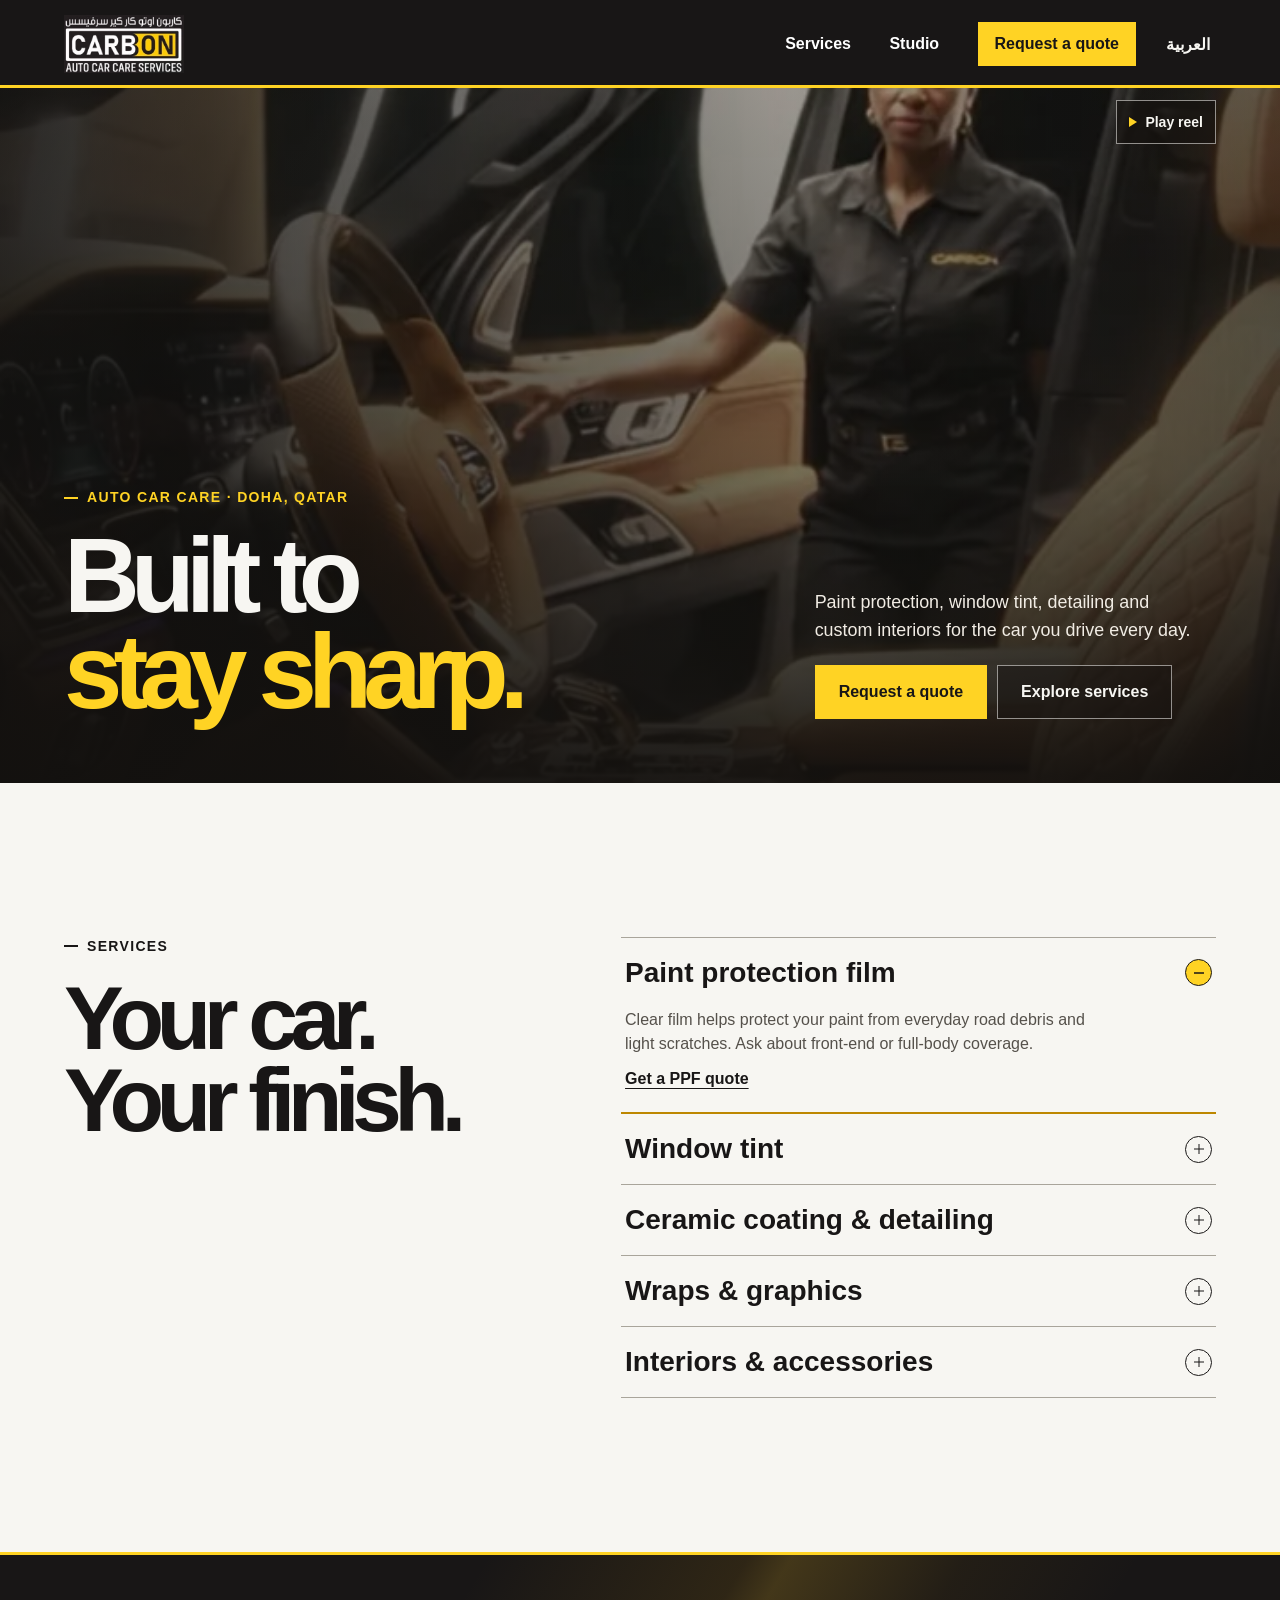
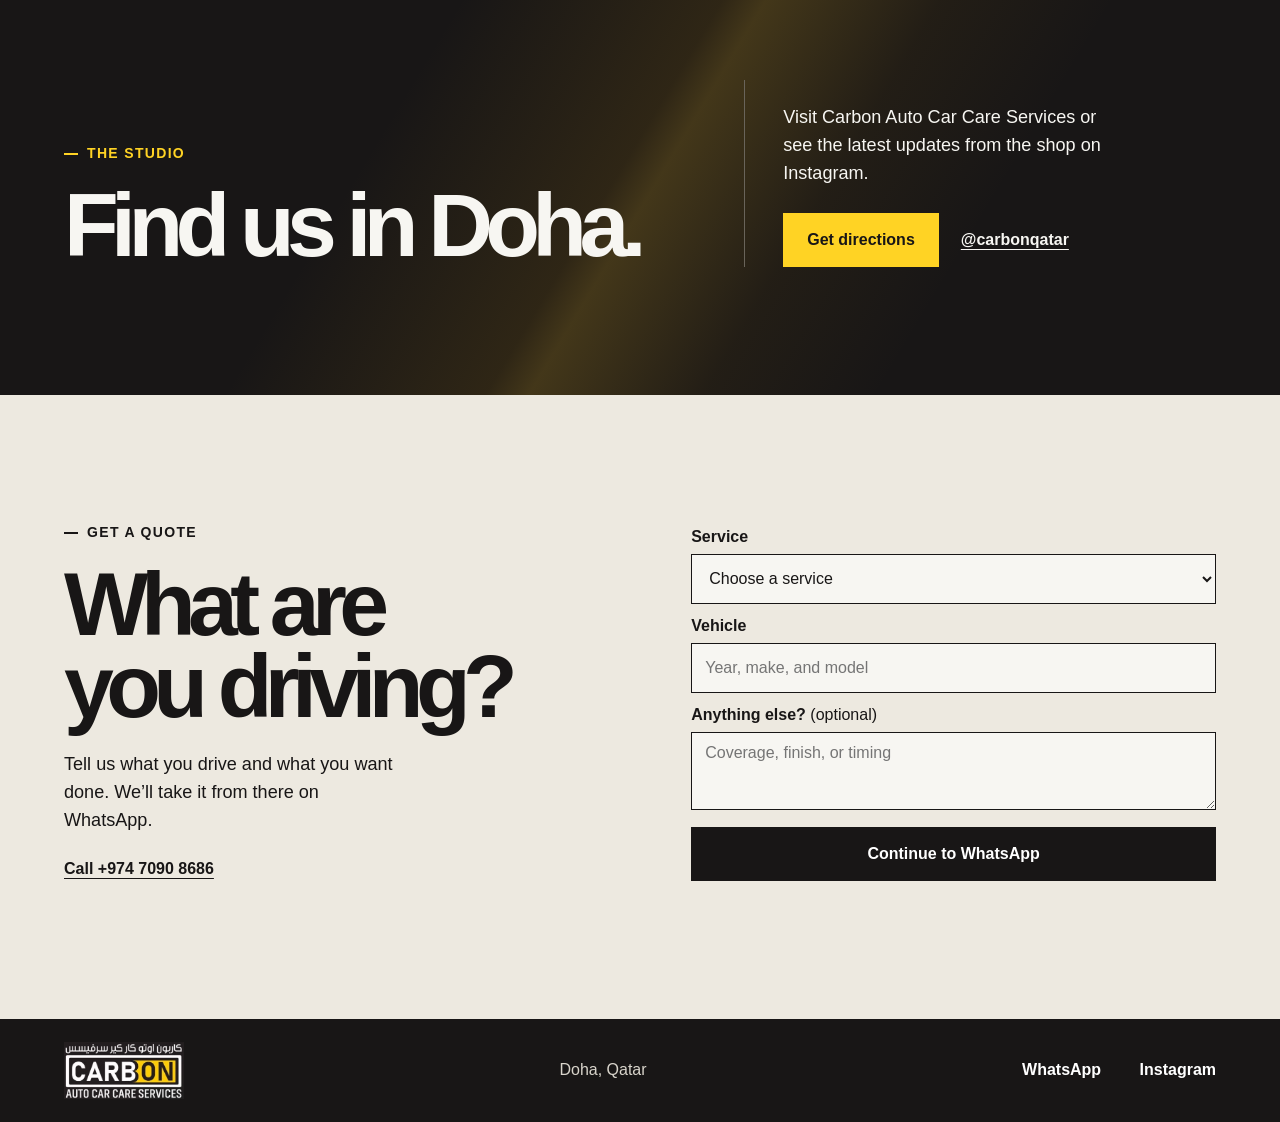
==== commit 2676ae33: "Handle blocked mobile autoplay for the Carbon reel" ====
--- a/index.html
+++ b/index.html
@@ -36,7 +36,7 @@
   <main id="main">
     <section class="hero" aria-labelledby="hero-title">
       <div class="hero-media" aria-hidden="true">
-        <video class="hero-video" data-src="/assets/carbon-intro.mp4" muted playsinline preload="none"></video>
+        <video class="hero-video" data-src="/assets/carbon-intro.mp4" poster="/assets/carbon-interior.webp" autoplay muted playsinline webkit-playsinline preload="none"></video>
       </div>
       <div class="shell hero-grid">
         <div class="hero-copy">
@@ -51,6 +51,7 @@
           </div>
         </div>
       </div>
+      <a class="hero-play" href="https://www.instagram.com/reel/DgINHb4z3T5/" hidden><span>Play reel</span></a>
     </section>
     <section class="services shell" id="services" aria-labelledby="services-title">
       <div class="section-heading">
--- a/site.css
+++ b/site.css
@@ -80,8 +80,7 @@
 .hero { position: relative; isolation: isolate; overflow: clip; background: #141311; color: var(--paper); }
 .hero-media, .hero-video, .hero-media::after { position: absolute; inset: 0; width: 100%; height: 100%; }
 .hero-media { z-index: -1; background: #1e1712 url("/assets/carbon-interior.webp") center 46% / cover no-repeat; }
-.hero-video { object-fit: cover; object-position: center 46%; opacity: 0; }
-.hero-video.is-visible { opacity: 1; }
+.hero-video { object-fit: cover; object-position: center 46%; }
 .hero-media::after {
   content: "";
   background: linear-gradient(0deg, #13110ff2 1%, #13110f86 45%, #13110f52 100%), linear-gradient(90deg, #0e0d0cd1, #13110f1a 62%, #0e0d0c77);
@@ -103,6 +102,30 @@
 .hero .button-outline { background: #16131080; border-color: #f7f6f28c; color: var(--paper); }
 .hero .button-outline:hover { color: var(--ink); }
 .hero :focus-visible { outline-color: var(--signal); }
+.hero-play {
+  position: absolute;
+  inset-block-start: 12px;
+  inset-inline-end: max(var(--gutter), calc((100% - 1440px) / 2));
+  display: inline-flex;
+  align-items: center;
+  justify-content: center;
+  gap: 8px;
+  min-height: 44px;
+  min-width: 44px;
+  padding-inline: 12px;
+  border: 1px solid #f7f6f28c;
+  background: #161310a8;
+  color: var(--paper);
+  text-decoration: none;
+  font-size: .875rem;
+  font-weight: 700;
+}
+.hero-play::before {
+  content: "";
+  border-block: 5px solid transparent;
+  border-left: 8px solid var(--signal);
+}
+.hero-play:hover { border-color: var(--signal); }
 
 .services { display: grid; grid-template-columns: .88fr 1.12fr; gap: clamp(32px, 7vw, 112px); padding-block: clamp(80px, 12vw, 170px); }
 h2 { font-size: clamp(3.2rem, 7vw, 7rem); }
@@ -192,7 +215,6 @@
   .hero-copy > * { animation: arrive .76s var(--ease) both; }
   .hero-copy h1 { animation-delay: .065s; }
   .hero-intro { animation: arrive .76s .14s var(--ease) both; }
-  .hero-video { transition: opacity .42s ease; }
   .nav:not([hidden]) { animation: settle .17s ease-out both; }
   @supports (animation-timeline: view()) {
     .hero { view-timeline-name: --hero; }
@@ -265,6 +287,7 @@
   .hero h1 { margin-top: 12px; font-size: clamp(3rem, 10.6vw, 4rem); }
   [dir="rtl"] .hero h1 { font-size: clamp(2.6rem, 9.5vw, 3.5rem); }
   .hero-description { margin-bottom: 12px; }
+  .hero-play span { position: absolute; width: 1px; height: 1px; overflow: hidden; clip-path: inset(50%); white-space: nowrap; }
 }
 
 @media (max-width: 680px) {
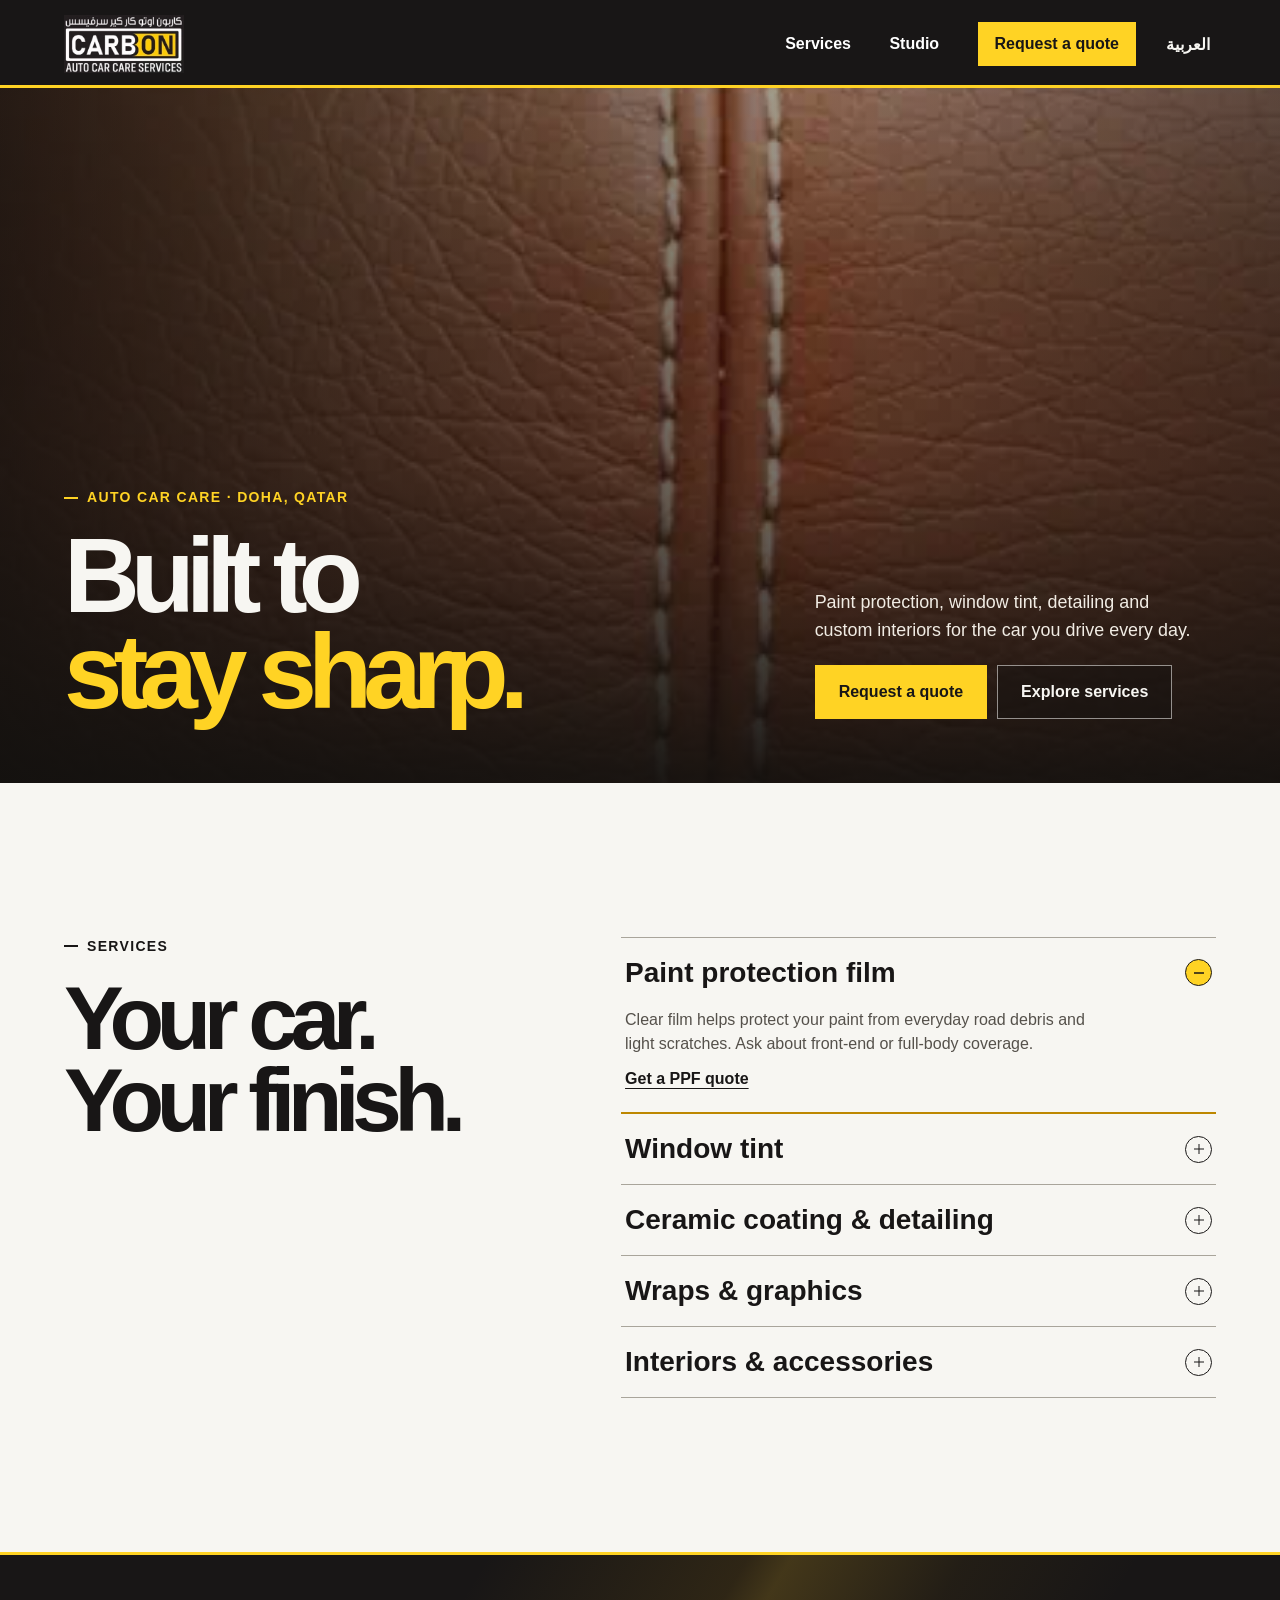
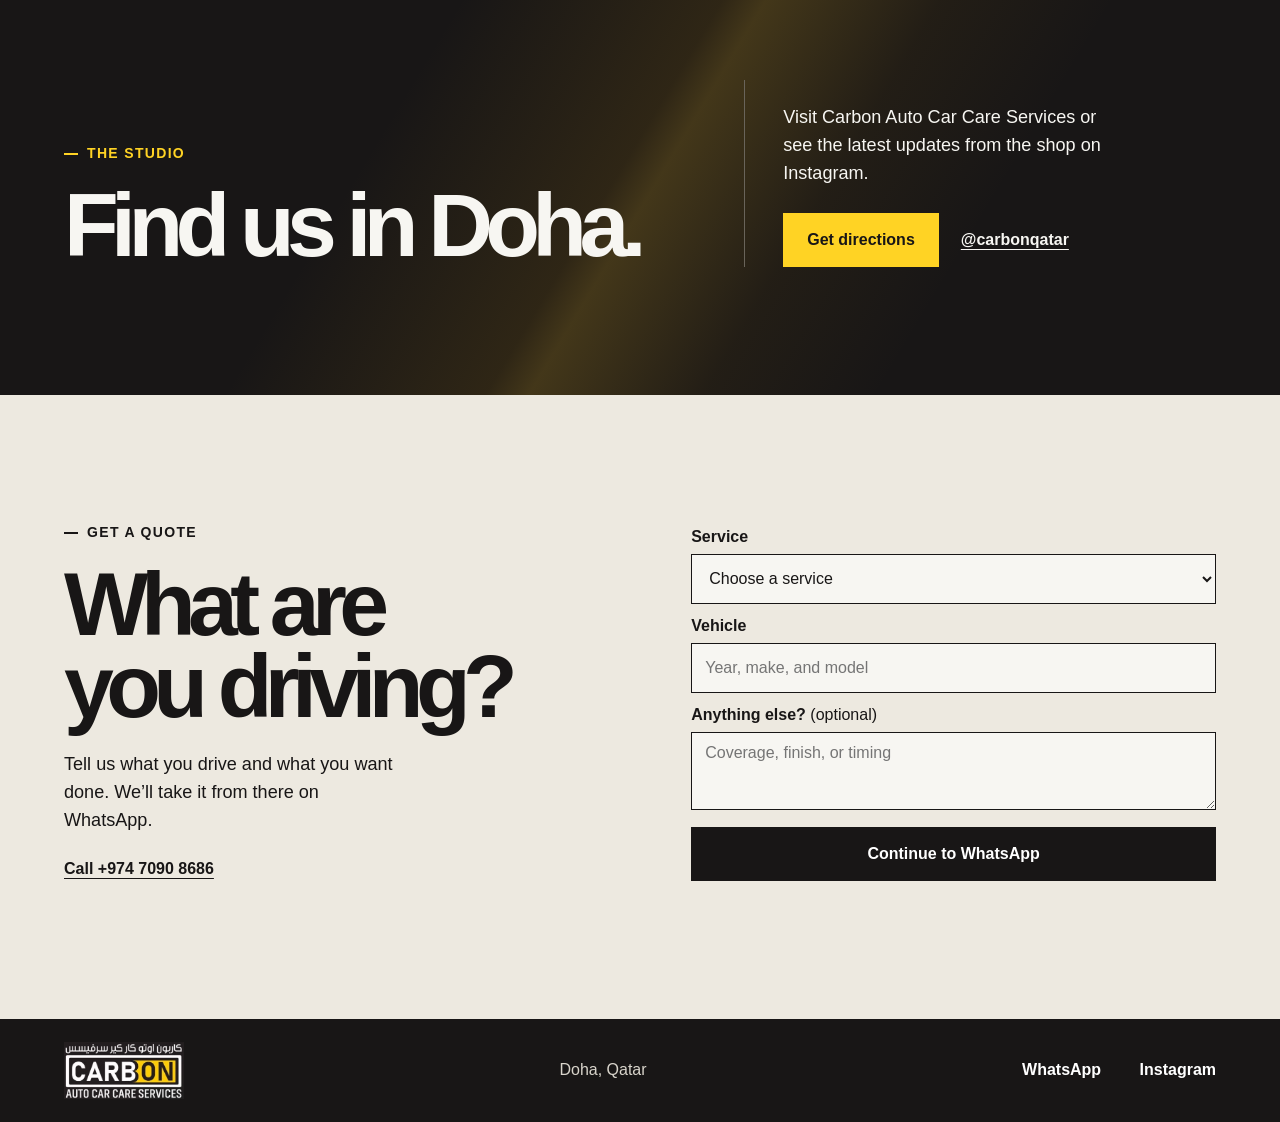
==== commit 34ff1482: "Start the Carbon hero animation without video autoplay" ====
--- a/index.html
+++ b/index.html
@@ -10,6 +10,7 @@
   <link rel="alternate" hreflang="ar" href="https://carbon-qatar.vercel.app/ar/">
   <link rel="alternate" hreflang="en" href="https://carbon-qatar.vercel.app/">
   <link rel="icon" href="./assets/logo.avif" type="image/avif">
+  <link rel="preload" as="image" href="/assets/carbon-motion.webp" media="(prefers-reduced-motion: no-preference)" type="image/webp" fetchpriority="high">
   <link rel="stylesheet" href="./site.css">
   <script src="./site.js" defer></script>
   <title>Carbon Auto Car Care Services | Doha, Qatar</title>
@@ -35,9 +36,10 @@
   </header>
   <main id="main">
     <section class="hero" aria-labelledby="hero-title">
-      <div class="hero-media" aria-hidden="true">
-        <video class="hero-video" data-src="/assets/carbon-intro.mp4" poster="/assets/carbon-interior.webp" autoplay muted playsinline webkit-playsinline preload="none"></video>
-      </div>
+      <picture class="hero-media" aria-hidden="true">
+        <source media="(prefers-reduced-motion: no-preference)" type="image/webp" srcset="/assets/carbon-motion.webp">
+        <img src="/assets/carbon-interior.webp" alt="" fetchpriority="high">
+      </picture>
       <div class="shell hero-grid">
         <div class="hero-copy">
           <p class="eyebrow"><span></span> Auto car care · Doha, Qatar</p>
@@ -51,7 +53,6 @@
           </div>
         </div>
       </div>
-      <a class="hero-play" href="https://www.instagram.com/reel/DgINHb4z3T5/" hidden><span>Play reel</span></a>
     </section>
     <section class="services shell" id="services" aria-labelledby="services-title">
       <div class="section-heading">
--- a/site.css
+++ b/site.css
@@ -78,9 +78,9 @@
 .text-link { display: inline-flex; align-items: center; min-height: 44px; font-weight: 750; text-underline-offset: 4px; }
 
 .hero { position: relative; isolation: isolate; overflow: clip; background: #141311; color: var(--paper); }
-.hero-media, .hero-video, .hero-media::after { position: absolute; inset: 0; width: 100%; height: 100%; }
-.hero-media { z-index: -1; background: #1e1712 url("/assets/carbon-interior.webp") center 46% / cover no-repeat; }
-.hero-video { object-fit: cover; object-position: center 46%; }
+.hero-media, .hero-media img, .hero-media::after { position: absolute; inset: 0; width: 100%; height: 100%; }
+.hero-media { z-index: -1; background: #1e1712; }
+.hero-media img { object-fit: cover; object-position: center 46%; }
 .hero-media::after {
   content: "";
   background: linear-gradient(0deg, #13110ff2 1%, #13110f86 45%, #13110f52 100%), linear-gradient(90deg, #0e0d0cd1, #13110f1a 62%, #0e0d0c77);
@@ -102,30 +102,6 @@
 .hero .button-outline { background: #16131080; border-color: #f7f6f28c; color: var(--paper); }
 .hero .button-outline:hover { color: var(--ink); }
 .hero :focus-visible { outline-color: var(--signal); }
-.hero-play {
-  position: absolute;
-  inset-block-start: 12px;
-  inset-inline-end: max(var(--gutter), calc((100% - 1440px) / 2));
-  display: inline-flex;
-  align-items: center;
-  justify-content: center;
-  gap: 8px;
-  min-height: 44px;
-  min-width: 44px;
-  padding-inline: 12px;
-  border: 1px solid #f7f6f28c;
-  background: #161310a8;
-  color: var(--paper);
-  text-decoration: none;
-  font-size: .875rem;
-  font-weight: 700;
-}
-.hero-play::before {
-  content: "";
-  border-block: 5px solid transparent;
-  border-left: 8px solid var(--signal);
-}
-.hero-play:hover { border-color: var(--signal); }
 
 .services { display: grid; grid-template-columns: .88fr 1.12fr; gap: clamp(32px, 7vw, 112px); padding-block: clamp(80px, 12vw, 170px); }
 h2 { font-size: clamp(3.2rem, 7vw, 7rem); }
@@ -267,7 +243,7 @@
   .hero-grid { padding-block: 130px 24px; min-height: min(690px, max(540px, calc(91svh - 72px))); gap: 22px; }
   h1 { font-size: clamp(3.4rem, 13vw, 5.7rem); }
   [dir="rtl"] h1 { font-size: clamp(3rem, 11vw, 5.2rem); }
-  .hero-media, .hero-video { background-position: center 43%; object-position: center 43%; }
+  .hero-media img { object-position: center 43%; }
   .hero-media::after, [dir="rtl"] .hero-media::after { background: linear-gradient(0deg, #13110ff7 3%, #13110f9e 54%, #13110f30 100%); }
   .hero-actions .button { flex: 1 1 125px; padding-inline: 12px; }
   .studio-copy { border-inline-start: 0; padding-inline-start: 0; }
@@ -287,7 +263,6 @@
   .hero h1 { margin-top: 12px; font-size: clamp(3rem, 10.6vw, 4rem); }
   [dir="rtl"] .hero h1 { font-size: clamp(2.6rem, 9.5vw, 3.5rem); }
   .hero-description { margin-bottom: 12px; }
-  .hero-play span { position: absolute; width: 1px; height: 1px; overflow: hidden; clip-path: inset(50%); white-space: nowrap; }
 }
 
 @media (max-width: 680px) {
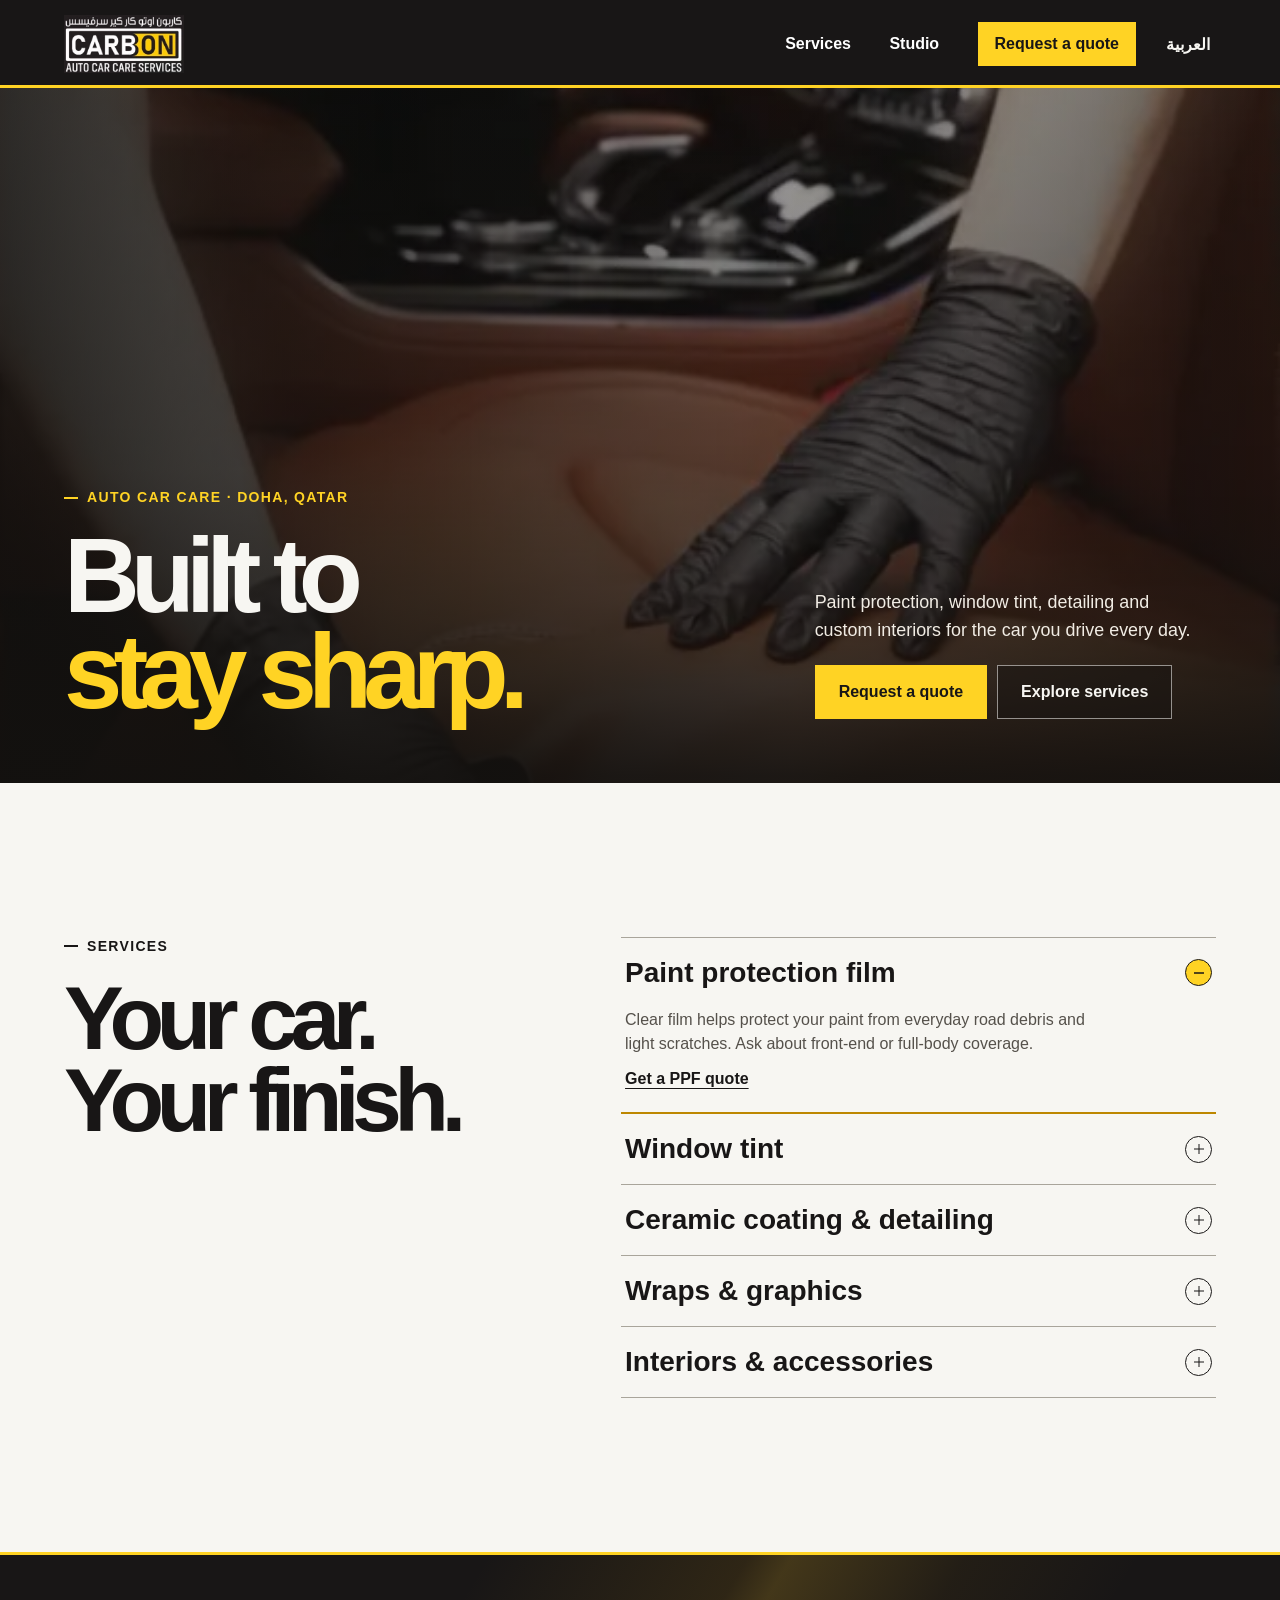
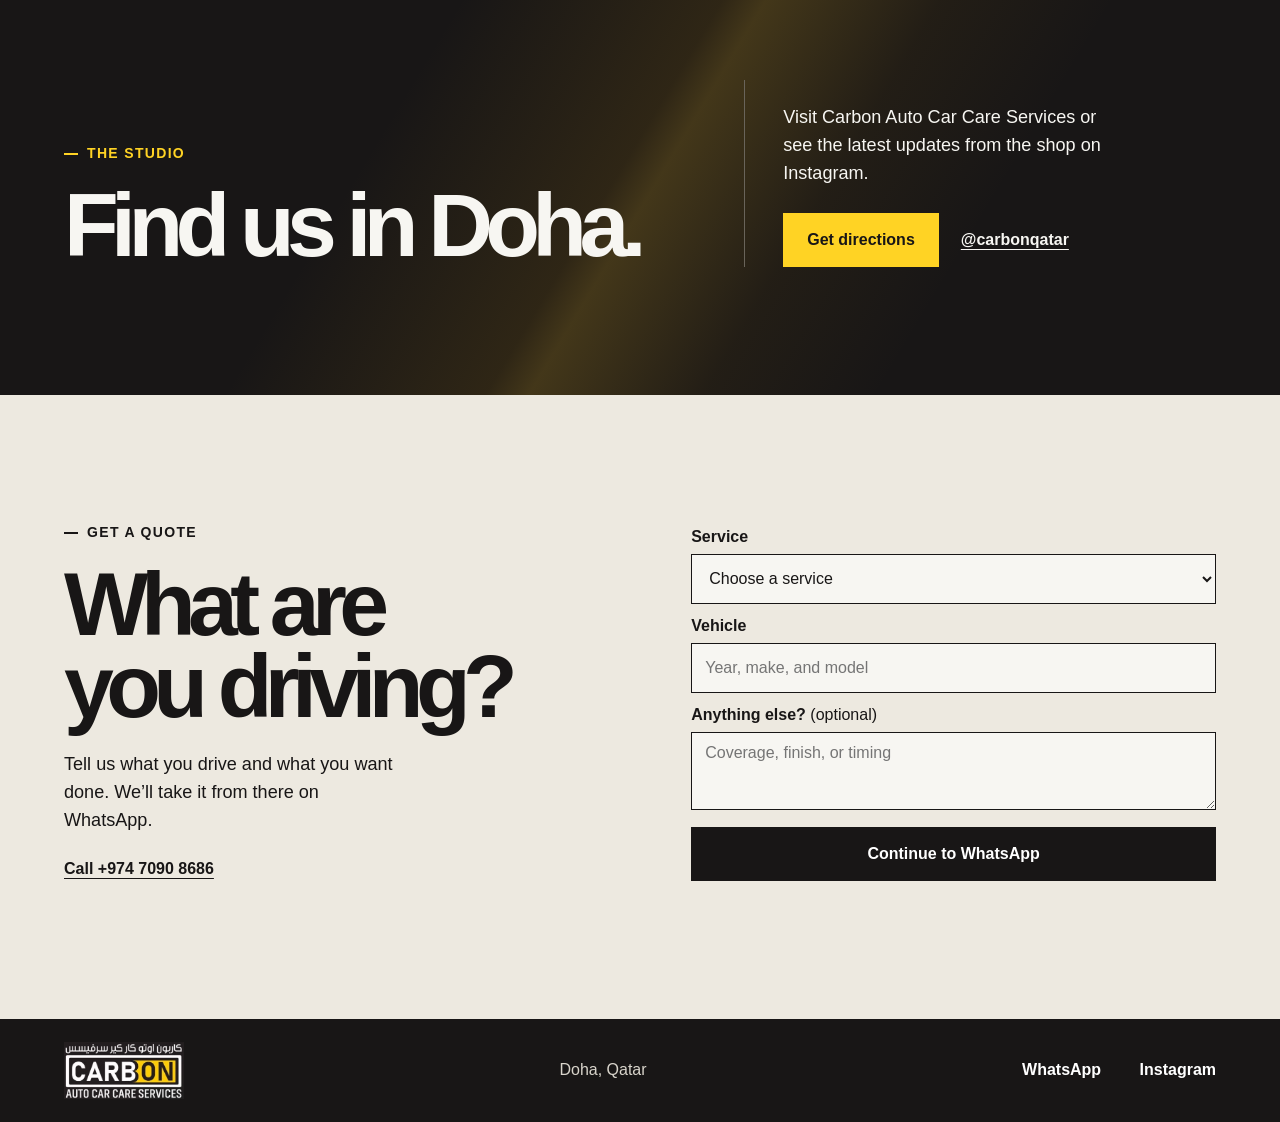
==== commit cca3d8d5: "Loop sharper hero footage while it is visible" ====
--- a/index.html
+++ b/index.html
@@ -10,7 +10,6 @@
   <link rel="alternate" hreflang="ar" href="https://carbon-qatar.vercel.app/ar/">
   <link rel="alternate" hreflang="en" href="https://carbon-qatar.vercel.app/">
   <link rel="icon" href="./assets/logo.avif" type="image/avif">
-  <link rel="preload" as="image" href="/assets/carbon-motion.webp" media="(prefers-reduced-motion: no-preference)" type="image/webp" fetchpriority="high">
   <link rel="stylesheet" href="./site.css">
   <script src="./site.js" defer></script>
   <title>Carbon Auto Car Care Services | Doha, Qatar</title>
@@ -36,10 +35,10 @@
   </header>
   <main id="main">
     <section class="hero" aria-labelledby="hero-title">
-      <picture class="hero-media" aria-hidden="true">
-        <source media="(prefers-reduced-motion: no-preference)" type="image/webp" srcset="/assets/carbon-motion.webp">
+      <div class="hero-media" aria-hidden="true">
         <img src="/assets/carbon-interior.webp" alt="" fetchpriority="high">
-      </picture>
+        <canvas width="600" height="1066" hidden></canvas>
+      </div>
       <div class="shell hero-grid">
         <div class="hero-copy">
           <p class="eyebrow"><span></span> Auto car care · Doha, Qatar</p>
--- a/site.css
+++ b/site.css
@@ -78,9 +78,10 @@
 .text-link { display: inline-flex; align-items: center; min-height: 44px; font-weight: 750; text-underline-offset: 4px; }
 
 .hero { position: relative; isolation: isolate; overflow: clip; background: #141311; color: var(--paper); }
-.hero-media, .hero-media img, .hero-media::after { position: absolute; inset: 0; width: 100%; height: 100%; }
+.hero-media, .hero-media img, .hero-media canvas, .hero-media::after { position: absolute; inset: 0; width: 100%; height: 100%; }
 .hero-media { z-index: -1; background: #1e1712; }
-.hero-media img { object-fit: cover; object-position: center 46%; }
+.hero-media img, .hero-media canvas { object-fit: cover; object-position: center 46%; }
+@media (prefers-reduced-motion: reduce) { .hero-media canvas { display: none; } }
 .hero-media::after {
   content: "";
   background: linear-gradient(0deg, #13110ff2 1%, #13110f86 45%, #13110f52 100%), linear-gradient(90deg, #0e0d0cd1, #13110f1a 62%, #0e0d0c77);
@@ -243,7 +244,7 @@
   .hero-grid { padding-block: 130px 24px; min-height: min(690px, max(540px, calc(91svh - 72px))); gap: 22px; }
   h1 { font-size: clamp(3.4rem, 13vw, 5.7rem); }
   [dir="rtl"] h1 { font-size: clamp(3rem, 11vw, 5.2rem); }
-  .hero-media img { object-position: center 43%; }
+  .hero-media img, .hero-media canvas { object-position: center 43%; }
   .hero-media::after, [dir="rtl"] .hero-media::after { background: linear-gradient(0deg, #13110ff7 3%, #13110f9e 54%, #13110f30 100%); }
   .hero-actions .button { flex: 1 1 125px; padding-inline: 12px; }
   .studio-copy { border-inline-start: 0; padding-inline-start: 0; }
